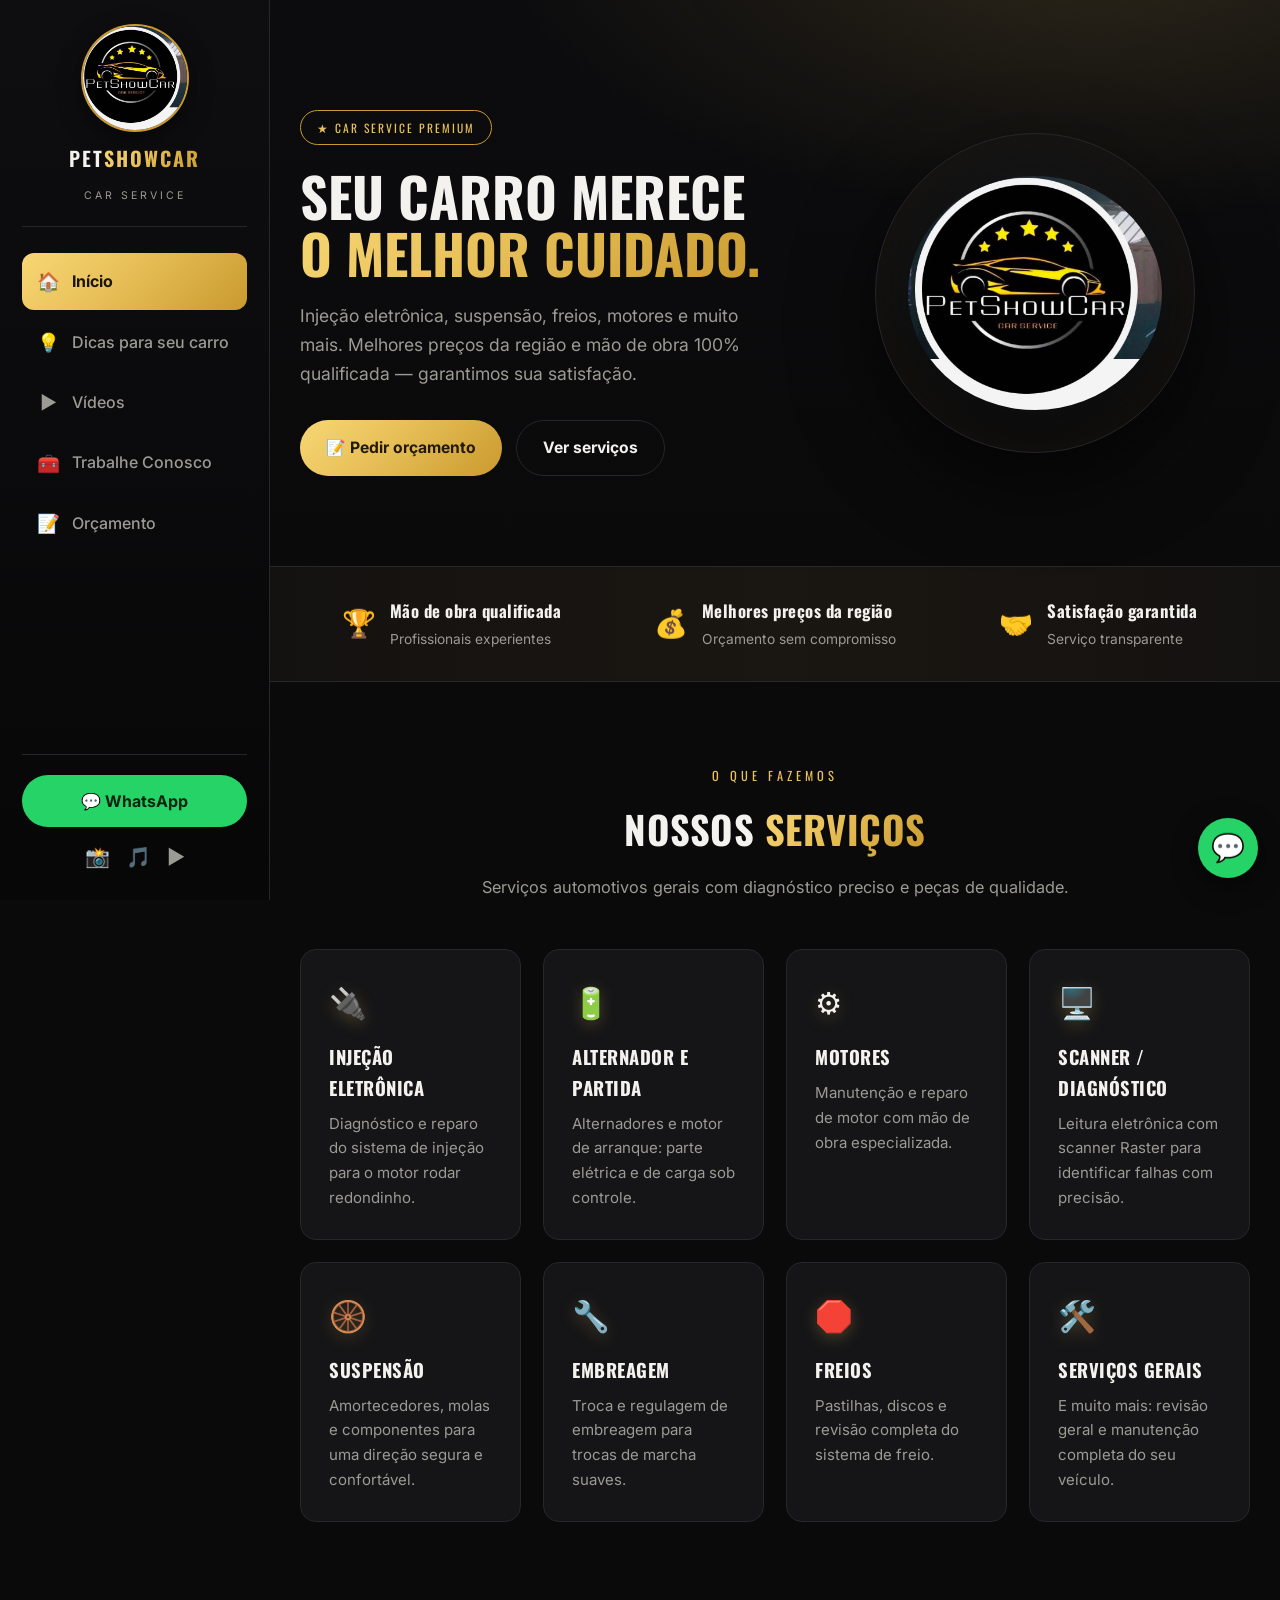
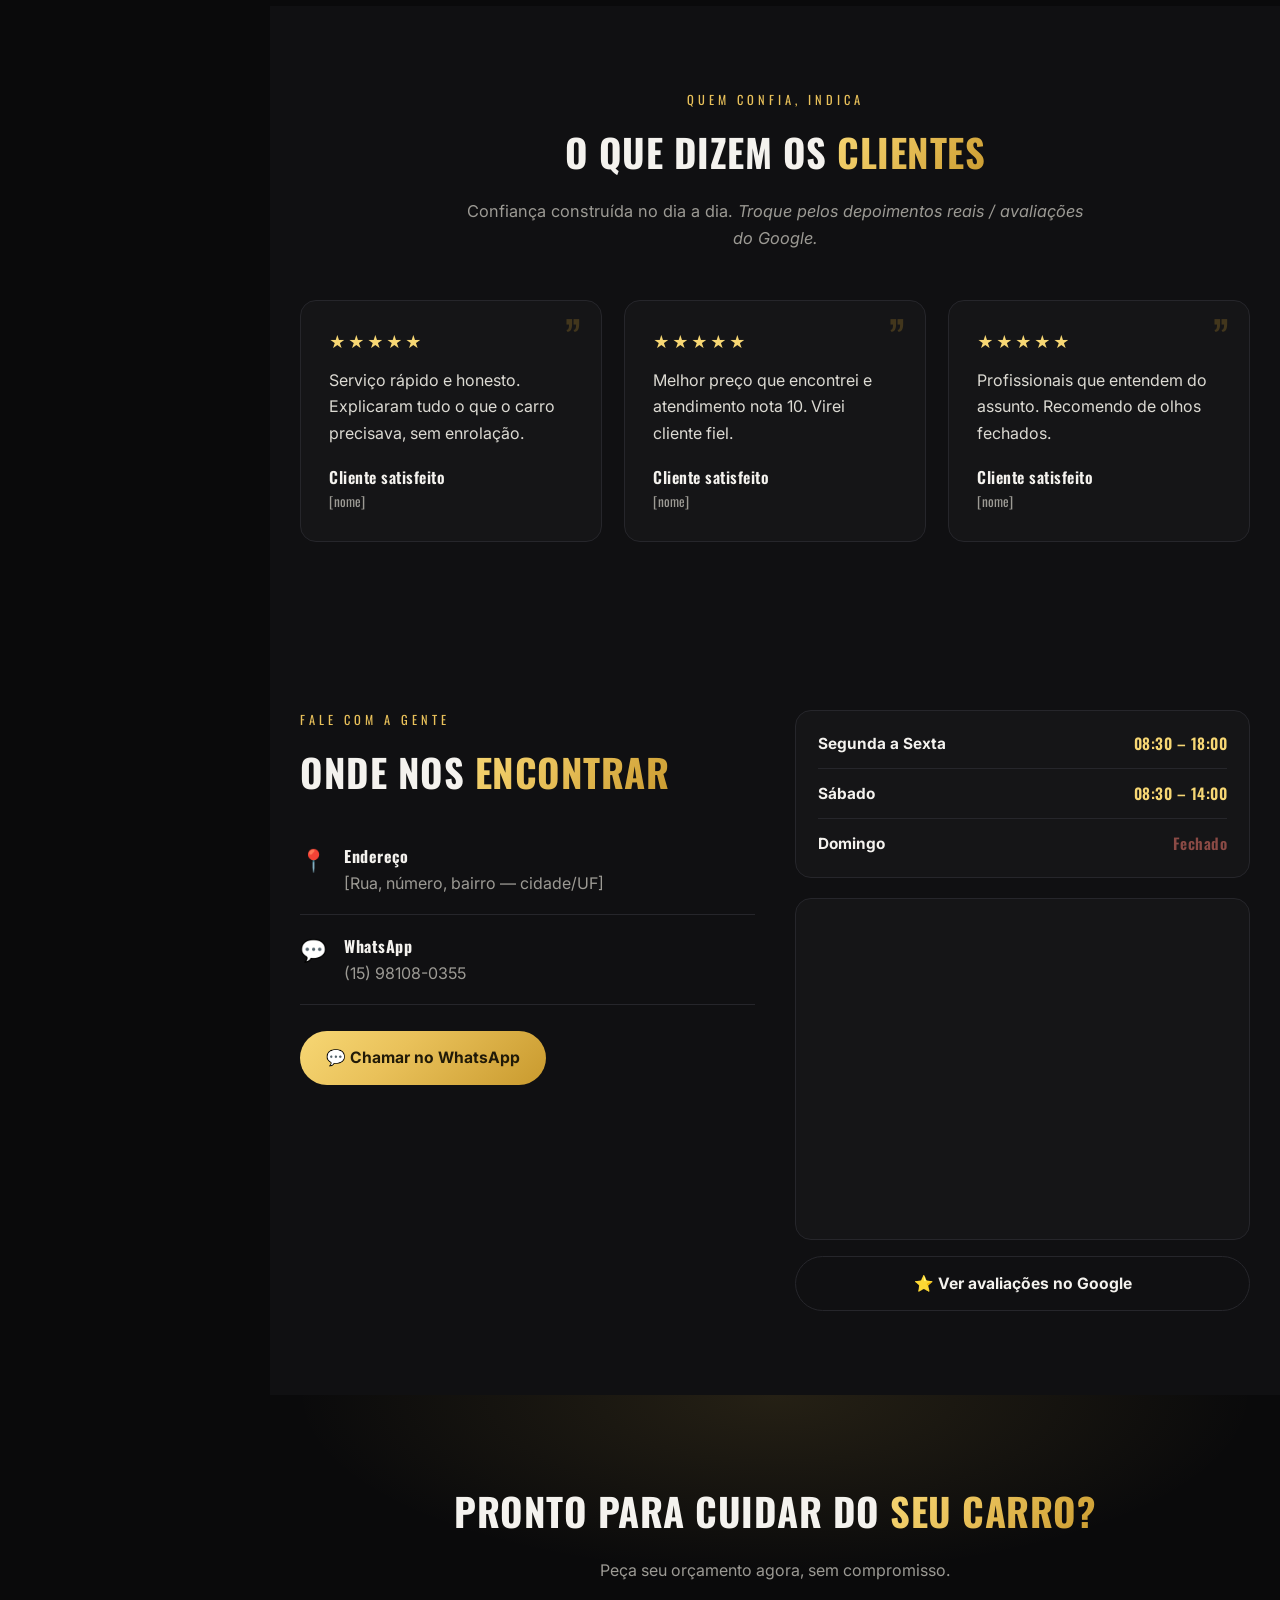
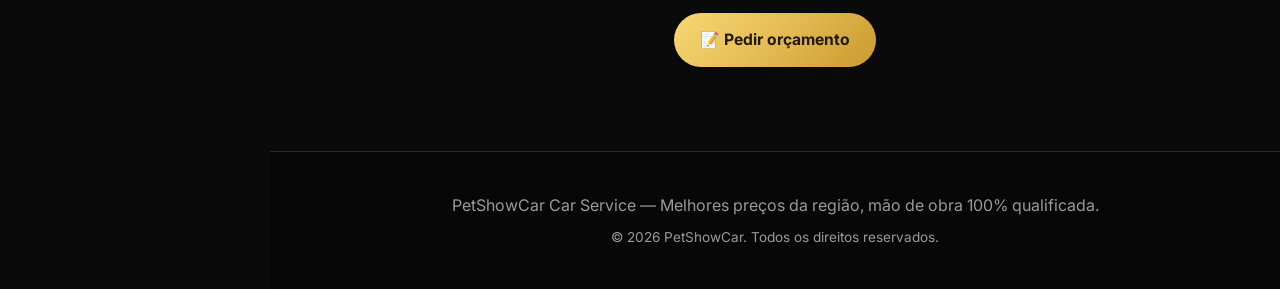
==== index.html @ 0c073a87 "varias atualizações coloquei informações do google maps, mudei o jeito que era dicas para os caroos " ====
<!DOCTYPE html>
<html lang="pt-BR">
<head>
<meta charset="UTF-8">
<meta name="viewport" content="width=device-width, initial-scale=1.0">
<title>PetShowCar — Oficina Mecânica Premium</title>
<meta name="description" content="PetShowCar Car Service: injeção eletrônica, suspensão, freios, motores e mais. Melhores preços da região e mão de obra 100% qualificada.">
<link rel="icon" href="fotos/logo.jpg">
<link rel="preconnect" href="https://fonts.googleapis.com">
<link rel="preconnect" href="https://fonts.gstatic.com" crossorigin>
<link href="https://fonts.googleapis.com/css2?family=Oswald:wght@400;500;600;700&family=Inter:wght@400;500;600;700&display=swap" rel="stylesheet">
<link rel="stylesheet" href="assets/style.css">
</head>
<body>

<!-- ======= SIDEBAR ======= -->
<aside class="sidebar">
  <div class="side-brand">
    <img src="fotos/logo.jpg" alt="Logo PetShowCar">
    <div class="name">PET<b>SHOWCAR</b></div>
    <small>Car Service</small>
  </div>
  <nav class="side-nav">
    <a class="active" href="index.html"><span class="ic">🏠</span> Início</a>
    <a href="dicas.html"><span class="ic">💡</span> Dicas para seu carro</a>
    <a href="videos.html"><span class="ic">▶️</span> Vídeos</a>
    <a href="trabalhe-conosco.html"><span class="ic">🧰</span> Trabalhe Conosco</a>
    <a href="orcamento.html"><span class="ic">📝</span> Orçamento</a>
  </nav>
  <div class="side-foot">
    <a class="side-wpp" data-wpp data-msg="Olá! Vim pelo site e quero um orçamento.">💬 WhatsApp</a>
    <div class="side-social">
      <a href="https://www.instagram.com/petshowcar/" target="_blank" title="Instagram">📸</a>
      <a href="https://www.tiktok.com/@petshowcar" target="_blank" title="TikTok">🎵</a>
      <a href="https://www.youtube.com/channel/UCSHwjOTjkbg80PvMPB7cNIg" target="_blank" title="YouTube">▶️</a>
    </div>
  </div>
</aside>

<!-- ======= TOPBAR (mobile) ======= -->
<div class="topbar">
  <div class="tb-brand"><img src="fotos/logo.jpg" alt="PetShowCar">PET<b>SHOWCAR</b></div>
  <button class="menu-btn" id="menuBtn" aria-label="Abrir menu"><span></span><span></span><span></span></button>
</div>
<div class="overlay" id="overlay"></div>

<!-- ======= CONTEÚDO ======= -->
<main class="main">

  <!-- HERO -->
  <section class="hero">
    <div class="container">
      <div>
        <span class="tag">★ Car Service Premium</span>
        <h1>Seu carro merece<br><span class="g">o melhor cuidado.</span></h1>
        <p>Injeção eletrônica, suspensão, freios, motores e muito mais. Melhores preços da região e mão de obra 100% qualificada — garantimos sua satisfação.</p>
        <div class="hero-cta">
          <a class="btn btn-gold" href="orcamento.html">📝 Pedir orçamento</a>
          <a class="btn btn-ghost" href="#servicos">Ver serviços</a>
        </div>
      </div>
      <div class="hero-visual">
        <div class="badge-logo"><img src="fotos/logo.jpg" alt="PetShowCar"></div>
      </div>
    </div>
  </section>

  <!-- FAIXA DESTAQUES -->
  <div class="strip">
    <div class="container">
      <div class="hl"><span class="ic">🏆</span><div><b>Mão de obra qualificada</b><span>Profissionais experientes</span></div></div>
      <div class="hl"><span class="ic">💰</span><div><b>Melhores preços da região</b><span>Orçamento sem compromisso</span></div></div>
      <div class="hl"><span class="ic">🤝</span><div><b>Satisfação garantida</b><span>Serviço transparente</span></div></div>
    </div>
  </div>

  <!-- SERVIÇOS -->
  <section id="servicos">
    <div class="container">
      <span class="eyebrow">O que fazemos</span>
      <h2>Nossos <span class="g">serviços</span></h2>
      <p class="sub">Serviços automotivos gerais com diagnóstico preciso e peças de qualidade.</p>
      <div class="grid grid-4">
        <div class="card"><div class="ic">🔌</div><h3>Injeção eletrônica</h3><p>Diagnóstico e reparo do sistema de injeção para o motor rodar redondinho.</p></div>
        <div class="card"><div class="ic">🔋</div><h3>Alternador e partida</h3><p>Alternadores e motor de arranque: parte elétrica e de carga sob controle.</p></div>
        <div class="card"><div class="ic">⚙️</div><h3>Motores</h3><p>Manutenção e reparo de motor com mão de obra especializada.</p></div>
        <div class="card"><div class="ic">🖥️</div><h3>Scanner / diagnóstico</h3><p>Leitura eletrônica com scanner Raster para identificar falhas com precisão.</p></div>
        <div class="card"><div class="ic">🛞</div><h3>Suspensão</h3><p>Amortecedores, molas e componentes para uma direção segura e confortável.</p></div>
        <div class="card"><div class="ic">🔧</div><h3>Embreagem</h3><p>Troca e regulagem de embreagem para trocas de marcha suaves.</p></div>
        <div class="card"><div class="ic">🛑</div><h3>Freios</h3><p>Pastilhas, discos e revisão completa do sistema de freio.</p></div>
        <div class="card"><div class="ic">🛠️</div><h3>Serviços gerais</h3><p>E muito mais: revisão geral e manutenção completa do seu veículo.</p></div>
      </div>
    </div>
  </section>

  <!-- DEPOIMENTOS -->
  <section id="depoimentos" style="background:var(--bg2)">
    <div class="container">
      <span class="eyebrow">Quem confia, indica</span>
      <h2>O que dizem os <span class="g">clientes</span></h2>
      <p class="sub">Confiança construída no dia a dia. <em>Troque pelos depoimentos reais / avaliações do Google.</em></p>
      <div class="deps">
        <div class="dep"><div class="quote">”</div><div class="stars">★★★★★</div><p>Serviço rápido e honesto. Explicaram tudo o que o carro precisava, sem enrolação.</p><div class="who">Cliente satisfeito<small>[nome]</small></div></div>
        <div class="dep"><div class="quote">”</div><div class="stars">★★★★★</div><p>Melhor preço que encontrei e atendimento nota 10. Virei cliente fiel.</p><div class="who">Cliente satisfeito<small>[nome]</small></div></div>
        <div class="dep"><div class="quote">”</div><div class="stars">★★★★★</div><p>Profissionais que entendem do assunto. Recomendo de olhos fechados.</p><div class="who">Cliente satisfeito<small>[nome]</small></div></div>
      </div>
    </div>
  </section>

  <!-- CONTATO / HORÁRIO -->
  <section id="contato" class="contact">
    <div class="container">
      <div>
        <span class="eyebrow" style="text-align:left">Fale com a gente</span>
        <h2>Onde nos <span class="g">encontrar</span></h2>
        <ul class="info">
          <li><span class="ic">📍</span><div><b>Endereço</b><span>[Rua, número, bairro — cidade/UF]</span></div></li>
          <li><span class="ic">💬</span><div><b>WhatsApp</b><span>(15) 98108-0355</span></div></li>
        </ul>
        <a class="btn btn-gold" style="margin-top:26px" data-wpp data-msg="Olá! Quero agendar um serviço.">💬 Chamar no WhatsApp</a>
      </div>
      <div>
        <div class="hours">
          <div class="row"><b>Segunda a Sexta</b><span>08:30 – 18:00</span></div>
          <div class="row"><b>Sábado</b><span>08:30 – 14:00</span></div>
          <div class="row closed"><b>Domingo</b><span>Fechado</span></div>
        </div>
        <div class="map" style="padding:0">
          <iframe src="https://www.google.com/maps?q=Pet%20Show%20Car%20(Vitoria%20regia)&output=embed" loading="lazy" referrerpolicy="no-referrer-when-downgrade" title="Localização PetShowCar no Google Maps"></iframe>
        </div>
        <a class="btn btn-ghost" style="margin-top:16px;width:100%;justify-content:center" href="https://maps.app.goo.gl/ykEiQ9ZKjAvqwp538" target="_blank">⭐ Ver avaliações no Google</a>
      </div>
    </div>
  </section>

  <!-- CTA -->
  <section class="cta">
    <div class="container">
      <h2>Pronto para cuidar do <span class="g">seu carro?</span></h2>
      <p>Peça seu orçamento agora, sem compromisso.</p>
      <a class="btn btn-gold" href="orcamento.html">📝 Pedir orçamento</a>
    </div>
  </section>

  <!-- FOOTER -->
  <footer class="foot">
    <p>PetShowCar Car Service — Melhores preços da região, mão de obra 100% qualificada.</p>
    <p class="sm">© 2026 PetShowCar. Todos os direitos reservados.</p>
  </footer>

</main>

<a class="float" data-wpp data-msg="Olá! Vim pelo site e quero um orçamento." aria-label="WhatsApp">💬</a>
<script src="assets/site.js"></script>
</body>
</html>
---- assets/style.css ----
/* =========================================================
   PetShowCar — estilo compartilhado (preto & dourado premium)
   ========================================================= */
:root{
  --bg:#0a0a0b; --bg2:#101012; --card:#151517; --line:#26262b;
  --txt:#f4f2ee; --muted:#9c9a94;
  --gold:#e9c15a; --gold2:#f7d774; --gold-deep:#c99a2e;
  --wpp:#25d366; --radius:16px; --side:270px;
  --gold-grad:linear-gradient(135deg,#f7d774,#e9c15a 40%,#c99a2e);
}
*{margin:0;padding:0;box-sizing:border-box}
html{scroll-behavior:smooth}
body{background:var(--bg);color:var(--txt);font-family:'Inter',system-ui,Arial,sans-serif;line-height:1.65;overflow-x:hidden}
a{color:inherit;text-decoration:none}
img{max-width:100%;display:block}
em{color:var(--muted)}

/* ================= SIDEBAR ================= */
.sidebar{position:fixed;top:0;left:0;width:var(--side);height:100vh;
  background:linear-gradient(180deg,#0e0e10,#070708);
  border-right:1px solid var(--line);display:flex;flex-direction:column;
  padding:26px 22px;z-index:60;transition:transform .3s ease}
.side-brand{display:flex;flex-direction:column;align-items:center;gap:12px;text-align:center;padding-bottom:22px;border-bottom:1px solid var(--line)}
.side-brand img{width:104px;height:104px;border-radius:50%;object-fit:cover;box-shadow:0 0 0 2px var(--gold-deep),0 8px 24px rgba(0,0,0,.5)}
.side-brand .name{font-family:'Oswald',sans-serif;font-weight:600;font-size:1.25rem;letter-spacing:2px}
.side-brand .name b{background:var(--gold-grad);-webkit-background-clip:text;background-clip:text;-webkit-text-fill-color:transparent}
.side-brand small{color:var(--muted);letter-spacing:3px;font-size:.66rem;text-transform:uppercase}

.side-nav{display:flex;flex-direction:column;gap:4px;margin-top:26px;flex:1}
.side-nav a{display:flex;align-items:center;gap:13px;padding:13px 15px;border-radius:12px;color:var(--muted);font-weight:500;transition:.2s;position:relative}
.side-nav a .ic{font-size:1.15rem;width:22px;text-align:center}
.side-nav a:hover{background:#17161a;color:var(--txt)}
.side-nav a.active{color:#1a1405;background:var(--gold-grad);font-weight:700}
.side-nav a.active .ic{filter:none}

.side-foot{display:flex;flex-direction:column;gap:14px;padding-top:20px;border-top:1px solid var(--line)}
.side-wpp{display:flex;align-items:center;justify-content:center;gap:9px;background:var(--wpp);color:#04240f;font-weight:700;padding:13px;border-radius:44px;transition:.2s}
.side-wpp:hover{transform:translateY(-2px);box-shadow:0 8px 20px rgba(37,211,102,.3)}
.side-social{display:flex;justify-content:center;gap:16px}
.side-social a{color:var(--muted);font-size:1.25rem;transition:.2s}
.side-social a:hover{color:var(--gold);transform:translateY(-2px)}

/* ============= TOPBAR (mobile) ============= */
.topbar{display:none;position:sticky;top:0;z-index:55;align-items:center;justify-content:space-between;
  height:64px;padding:0 18px;background:rgba(10,10,11,.9);backdrop-filter:blur(10px);border-bottom:1px solid var(--line)}
.topbar .tb-brand{display:flex;align-items:center;gap:10px;font-family:'Oswald';letter-spacing:1px;font-weight:600}
.topbar .tb-brand img{width:38px;height:38px;border-radius:50%;box-shadow:0 0 0 1px var(--gold-deep)}
.topbar .tb-brand b{background:var(--gold-grad);-webkit-background-clip:text;background-clip:text;-webkit-text-fill-color:transparent}
.menu-btn{display:flex;flex-direction:column;gap:5px;background:none;border:0;cursor:pointer;padding:8px}
.menu-btn span{width:26px;height:2px;background:var(--gold);border-radius:2px;transition:.25s}
.overlay{display:none;position:fixed;inset:0;background:rgba(0,0,0,.55);z-index:58}

/* ================= MAIN ================= */
.main{margin-left:var(--side);min-height:100vh}
.container{max-width:1080px;margin:0 auto;padding:0 30px}
section{padding:clamp(52px,8vw,84px) 0}
h1,h2,h3{font-family:'Oswald',sans-serif;text-transform:uppercase}
h2{font-size:clamp(1.7rem,4.5vw,2.4rem);font-weight:700;letter-spacing:.5px;text-align:center}
h2 .g,.g{background:var(--gold-grad);-webkit-background-clip:text;background-clip:text;-webkit-text-fill-color:transparent}
.eyebrow{display:block;text-align:center;color:var(--gold);font-family:'Oswald',sans-serif;letter-spacing:4px;font-size:.78rem;text-transform:uppercase;margin-bottom:10px}
.sub{text-align:center;color:var(--muted);max-width:640px;margin:14px auto 48px;font-size:1.02rem}

.btn{display:inline-flex;align-items:center;gap:9px;font-weight:700;padding:14px 26px;border-radius:44px;transition:.25s;font-size:.98rem;border:0;cursor:pointer;font-family:'Inter',sans-serif}
.btn-wpp{background:var(--wpp);color:#04240f}
.btn-wpp:hover{transform:translateY(-2px);box-shadow:0 10px 26px rgba(37,211,102,.32)}
.btn-gold{background:var(--gold-grad);color:#211a08}
.btn-gold:hover{transform:translateY(-2px);box-shadow:0 10px 26px rgba(233,193,90,.32)}
.btn-ghost{border:1px solid var(--line);color:var(--txt);background:none}
.btn-ghost:hover{border-color:var(--gold);color:var(--gold)}

/* ============= PAGE HEADER (interno) ============= */
.page-head{padding:clamp(60px,9vw,96px) 0 0;
  background:radial-gradient(900px 380px at 80% -20%,rgba(233,193,90,.13),transparent 60%),linear-gradient(180deg,#0c0c0e,var(--bg))}
.page-head h1{font-size:clamp(2rem,6vw,3rem);text-align:center}
.page-head p{color:var(--muted);text-align:center;max-width:620px;margin:16px auto 0}

/* ================= HERO (Início) ================= */
.hero{position:relative;padding:clamp(70px,9vw,110px) 0 clamp(56px,8vw,90px);
  background:radial-gradient(1000px 480px at 82% -12%,rgba(233,193,90,.15),transparent 60%),linear-gradient(180deg,#0c0c0e,var(--bg))}
.hero .container{display:grid;grid-template-columns:1.05fr .95fr;gap:44px;align-items:center}
.tag{display:inline-flex;align-items:center;gap:8px;border:1px solid var(--gold-deep);color:var(--gold);font-family:'Oswald';letter-spacing:2px;font-size:.72rem;padding:7px 16px;border-radius:30px;margin-bottom:22px;text-transform:uppercase}
.hero h1{font-size:clamp(2.1rem,6vw,3.4rem);line-height:1.05;margin-bottom:20px}
.hero p{color:var(--muted);font-size:1.1rem;margin-bottom:32px;max-width:520px}
.hero-cta{display:flex;gap:14px;flex-wrap:wrap}
.hero-visual{display:flex;justify-content:center}
.badge-logo{position:relative;width:320px;max-width:100%;aspect-ratio:1;border-radius:50%;
  background:radial-gradient(circle at 50% 40%,#1c1c1f,#0a0a0b 72%);border:1px solid var(--line);
  display:flex;align-items:center;justify-content:center;box-shadow:0 30px 80px rgba(0,0,0,.6),inset 0 0 60px rgba(233,193,90,.06)}
.badge-logo img{width:80%;border-radius:50%}
@media(max-width:820px){.hero .container{grid-template-columns:1fr;text-align:center}.hero p{margin-left:auto;margin-right:auto}.hero-cta{justify-content:center}.badge-logo{width:240px}}

/* ============= FAIXA DESTAQUES ============= */
.strip{background:linear-gradient(90deg,#141210,#1a1712,#141210);border-top:1px solid var(--line);border-bottom:1px solid var(--line)}
.strip .container{display:grid;grid-template-columns:repeat(3,1fr);gap:20px;padding-top:30px;padding-bottom:30px}
.hl{display:flex;align-items:center;gap:14px;justify-content:center}
.hl .ic{font-size:1.7rem}
.hl b{font-family:'Oswald';letter-spacing:.5px;display:block;font-size:1.05rem}
.hl span{color:var(--muted);font-size:.86rem}
@media(max-width:720px){.strip .container{grid-template-columns:1fr;gap:16px}}

/* ================= CARDS (serviços/dicas) ================= */
.grid{display:grid;gap:22px}
.grid-4{grid-template-columns:repeat(4,1fr)}
.grid-3{grid-template-columns:repeat(3,1fr)}
.grid-2{grid-template-columns:repeat(2,1fr)}
.card{position:relative;background:var(--card);border:1px solid var(--line);border-radius:var(--radius);padding:28px;transition:.28s;overflow:hidden}
.card::after{content:"";position:absolute;left:0;top:0;height:3px;width:100%;background:var(--gold-grad);opacity:0;transition:.28s}
.card:hover{transform:translateY(-6px);border-color:var(--gold-deep)}
.card:hover::after{opacity:1}
.card .ic{font-size:1.9rem;margin-bottom:14px;filter:drop-shadow(0 4px 8px rgba(233,193,90,.25))}
.card h3{font-size:1.16rem;letter-spacing:.5px;margin-bottom:8px}
.card p{color:var(--muted);font-size:.94rem}
.card .num{font-family:'Oswald';font-size:2.2rem;font-weight:700;line-height:1;margin-bottom:10px}
@media(max-width:980px){.grid-4{grid-template-columns:1fr 1fr}}
@media(max-width:820px){.grid-3{grid-template-columns:1fr 1fr}}
@media(max-width:640px){.grid-4,.grid-3,.grid-2{grid-template-columns:1fr}}

/* ============= DICAS (layout alternado premium) ============= */
.tips-list{display:flex;flex-direction:column;gap:clamp(26px,4vw,40px)}
.tip-row{position:relative;display:grid;grid-template-columns:1fr 1fr;gap:clamp(26px,4vw,52px);align-items:center;
  background:linear-gradient(180deg,#151517,#101012);border:1px solid var(--line);border-radius:20px;
  padding:clamp(22px,3.2vw,42px);overflow:hidden;transition:transform .3s ease,border-color .3s ease,box-shadow .3s ease}
.tip-row::after{content:"";position:absolute;left:0;top:0;height:3px;width:100%;background:var(--gold-grad);transform:scaleX(0);transform-origin:left;transition:transform .35s ease}
.tip-row::before{content:"";position:absolute;inset:0;border-radius:20px;background:radial-gradient(600px 200px at 80% 0,rgba(233,193,90,.10),transparent 60%);opacity:0;transition:opacity .35s ease;pointer-events:none}
.tip-row:hover{transform:translateY(-6px);border-color:var(--gold-deep);box-shadow:0 30px 70px rgba(0,0,0,.55)}
.tip-row:hover::after{transform:scaleX(1)}
.tip-row:hover::before{opacity:1}
.tip-row:nth-child(even) .tip-media{order:2}
.tip-media{position:relative}
.tip-img{aspect-ratio:4/3;border-radius:14px;overflow:hidden;border:1px solid var(--line);
  background:radial-gradient(circle at 50% 35%,#1c1c1f,#0c0c0e);
  display:flex;flex-direction:column;align-items:center;justify-content:center;gap:12px;color:var(--muted);text-align:center;padding:24px;
  box-shadow:0 18px 44px rgba(0,0,0,.4);transition:border-color .3s ease}
.tip-img img{width:100%;height:100%;object-fit:cover;transition:transform .4s ease}
.tip-row:hover .tip-img{border-color:var(--gold-deep)}
.tip-row:hover .tip-img img{transform:scale(1.06)}
.tip-img .ph-ic{font-size:2.6rem;filter:drop-shadow(0 6px 12px rgba(233,193,90,.25))}
.tip-img small{font-size:.78rem;max-width:220px}
.tip-media .step{position:absolute;top:-14px;left:-14px;width:58px;height:58px;border-radius:50%;
  background:var(--gold-grad);color:#1a1405;font-family:'Oswald';font-weight:700;font-size:1.35rem;
  display:flex;align-items:center;justify-content:center;box-shadow:0 8px 22px rgba(0,0,0,.45);z-index:2;transition:transform .3s ease}
.tip-row:hover .step{transform:scale(1.08)}
.tip-text{position:relative;z-index:1}
.tip-text .eyebrow{text-align:left;margin-bottom:8px}
.tip-text h3{font-size:clamp(1.3rem,3vw,1.7rem);letter-spacing:.5px;margin-bottom:14px}
.tip-text p{color:var(--muted);font-size:1.02rem}
@media(max-width:760px){
  .tip-row{grid-template-columns:1fr;gap:22px}
  .tip-row:nth-child(even) .tip-media{order:0}
  .tip-media .step{width:48px;height:48px;font-size:1.15rem;top:-10px;left:-10px}
}

/* ================= VÍDEOS ================= */
.videos{display:grid;grid-template-columns:repeat(2,1fr);gap:24px}
.video-embed{position:relative;aspect-ratio:16/9;border:1px solid var(--line);border-radius:var(--radius);overflow:hidden;background:var(--card)}
.video-embed iframe{width:100%;height:100%;border:0;display:block}
.video-ph{aspect-ratio:16/9;background:radial-gradient(circle at 50% 35%,#1a1a1d,#0c0c0e);border:1px solid var(--line);border-radius:var(--radius);display:flex;flex-direction:column;align-items:center;justify-content:center;gap:12px;color:var(--muted);text-align:center;padding:20px;transition:.25s}
.video-ph:hover{border-color:var(--gold-deep);transform:translateY(-4px)}
.video-ph .play{width:60px;height:60px;border-radius:50%;background:var(--gold-grad);display:flex;align-items:center;justify-content:center;font-size:1.4rem;color:#1a1405}
.social-row{display:flex;justify-content:center;gap:14px;margin-top:38px;flex-wrap:wrap}
.schip{display:inline-flex;align-items:center;gap:8px;background:var(--card);border:1px solid var(--line);padding:11px 20px;border-radius:44px;font-weight:600;transition:.22s}
.schip:hover{border-color:var(--gold);color:var(--gold)}
@media(max-width:720px){.videos{grid-template-columns:1fr}}

/* ================= DEPOIMENTOS ================= */
.deps{display:grid;grid-template-columns:repeat(3,1fr);gap:22px}
.dep{background:var(--card);border:1px solid var(--line);border-radius:var(--radius);padding:28px;position:relative}
.dep .quote{position:absolute;top:12px;right:20px;font-family:'Oswald';font-size:3rem;color:var(--gold-deep);opacity:.25;line-height:1}
.dep .stars{color:var(--gold2);margin-bottom:12px;letter-spacing:2px}
.dep p{color:#dcdad3;margin-bottom:18px}
.dep .who{font-family:'Oswald';letter-spacing:.5px;font-weight:600}
.dep .who small{display:block;color:var(--muted);font-weight:400;letter-spacing:0}
@media(max-width:820px){.deps{grid-template-columns:1fr}}

/* ================= CONTATO / HORÁRIO ================= */
.contact{background:var(--bg2)}
.contact .container{display:grid;grid-template-columns:1fr 1fr;gap:40px;align-items:start}
.contact h2{text-align:left}
.info{margin-top:22px}
.info li{list-style:none;display:flex;gap:16px;padding:18px 0;border-bottom:1px solid var(--line)}
.info .ic{font-size:1.35rem;color:var(--gold);min-width:28px}
.info b{display:block;font-family:'Oswald';letter-spacing:.5px}
.info span{color:var(--muted)}
.hours{background:var(--card);border:1px solid var(--line);border-radius:var(--radius);padding:8px 22px}
.hours .row{display:flex;justify-content:space-between;padding:12px 0;border-bottom:1px solid var(--line);font-size:.96rem}
.hours .row:last-child{border-bottom:0}
.hours .row.closed span{color:#8a4a45}
.hours .row span{color:var(--gold2);font-weight:600;font-family:'Oswald';letter-spacing:.5px}
.map{border:1px solid var(--line);border-radius:var(--radius);overflow:hidden;min-height:340px;background:var(--card);display:flex;align-items:center;justify-content:center;color:var(--muted);text-align:center;padding:24px;margin-top:20px}
.map iframe{width:100%;height:100%;min-height:340px;border:0}
@media(max-width:820px){.contact .container{grid-template-columns:1fr}.contact h2{text-align:center}}

/* ================= FORMULÁRIOS ================= */
.form-wrap{max-width:680px;margin:0 auto;background:var(--card);border:1px solid var(--line);border-radius:var(--radius);padding:clamp(24px,4vw,40px)}
.field{margin-bottom:20px}
.field label{display:block;font-family:'Oswald';letter-spacing:.5px;font-size:.9rem;margin-bottom:8px}
.field label .req{color:var(--gold)}
.field input,.field select,.field textarea{width:100%;background:#0e0e10;border:1px solid var(--line);border-radius:12px;padding:14px 16px;color:var(--txt);font-family:'Inter';font-size:1rem;transition:.2s}
.field input:focus,.field select:focus,.field textarea:focus{outline:none;border-color:var(--gold);box-shadow:0 0 0 3px rgba(233,193,90,.14)}
.field textarea{min-height:130px;resize:vertical}
.field-row{display:grid;grid-template-columns:1fr 1fr;gap:20px}
@media(max-width:600px){.field-row{grid-template-columns:1fr}}
.form-note{color:var(--muted);font-size:.86rem;text-align:center;margin-top:16px}
.form-submit{width:100%;justify-content:center;margin-top:8px}

/* ================= CTA ================= */
.cta{background:radial-gradient(800px 300px at 50% 0,rgba(233,193,90,.12),transparent 60%),var(--bg);text-align:center}
.cta h2{margin-bottom:14px}
.cta p{color:var(--muted);max-width:560px;margin:0 auto 30px}

/* ================= FOOTER ================= */
.foot{background:#070708;padding:40px 0;text-align:center;color:var(--muted);border-top:1px solid var(--line)}
.foot .sm{font-size:.85rem;margin-top:8px}

/* ============= FLOAT WHATSAPP ============= */
.float{position:fixed;right:22px;bottom:22px;z-index:70;background:var(--wpp);color:#04240f;width:60px;height:60px;border-radius:50%;display:flex;align-items:center;justify-content:center;font-size:1.7rem;box-shadow:0 8px 24px rgba(0,0,0,.5);animation:pulse 2.4s infinite}
@keyframes pulse{0%{box-shadow:0 0 0 0 rgba(37,211,102,.5)}70%{box-shadow:0 0 0 18px rgba(37,211,102,0)}100%{box-shadow:0 0 0 0 rgba(37,211,102,0)}}

/* ============= RESPONSIVO (sidebar → drawer) ============= */
@media(max-width:980px){
  .sidebar{transform:translateX(-100%);box-shadow:0 0 40px rgba(0,0,0,.6)}
  body.nav-open .sidebar{transform:translateX(0)}
  body.nav-open .overlay{display:block}
  .main{margin-left:0}
  .topbar{display:flex}
}
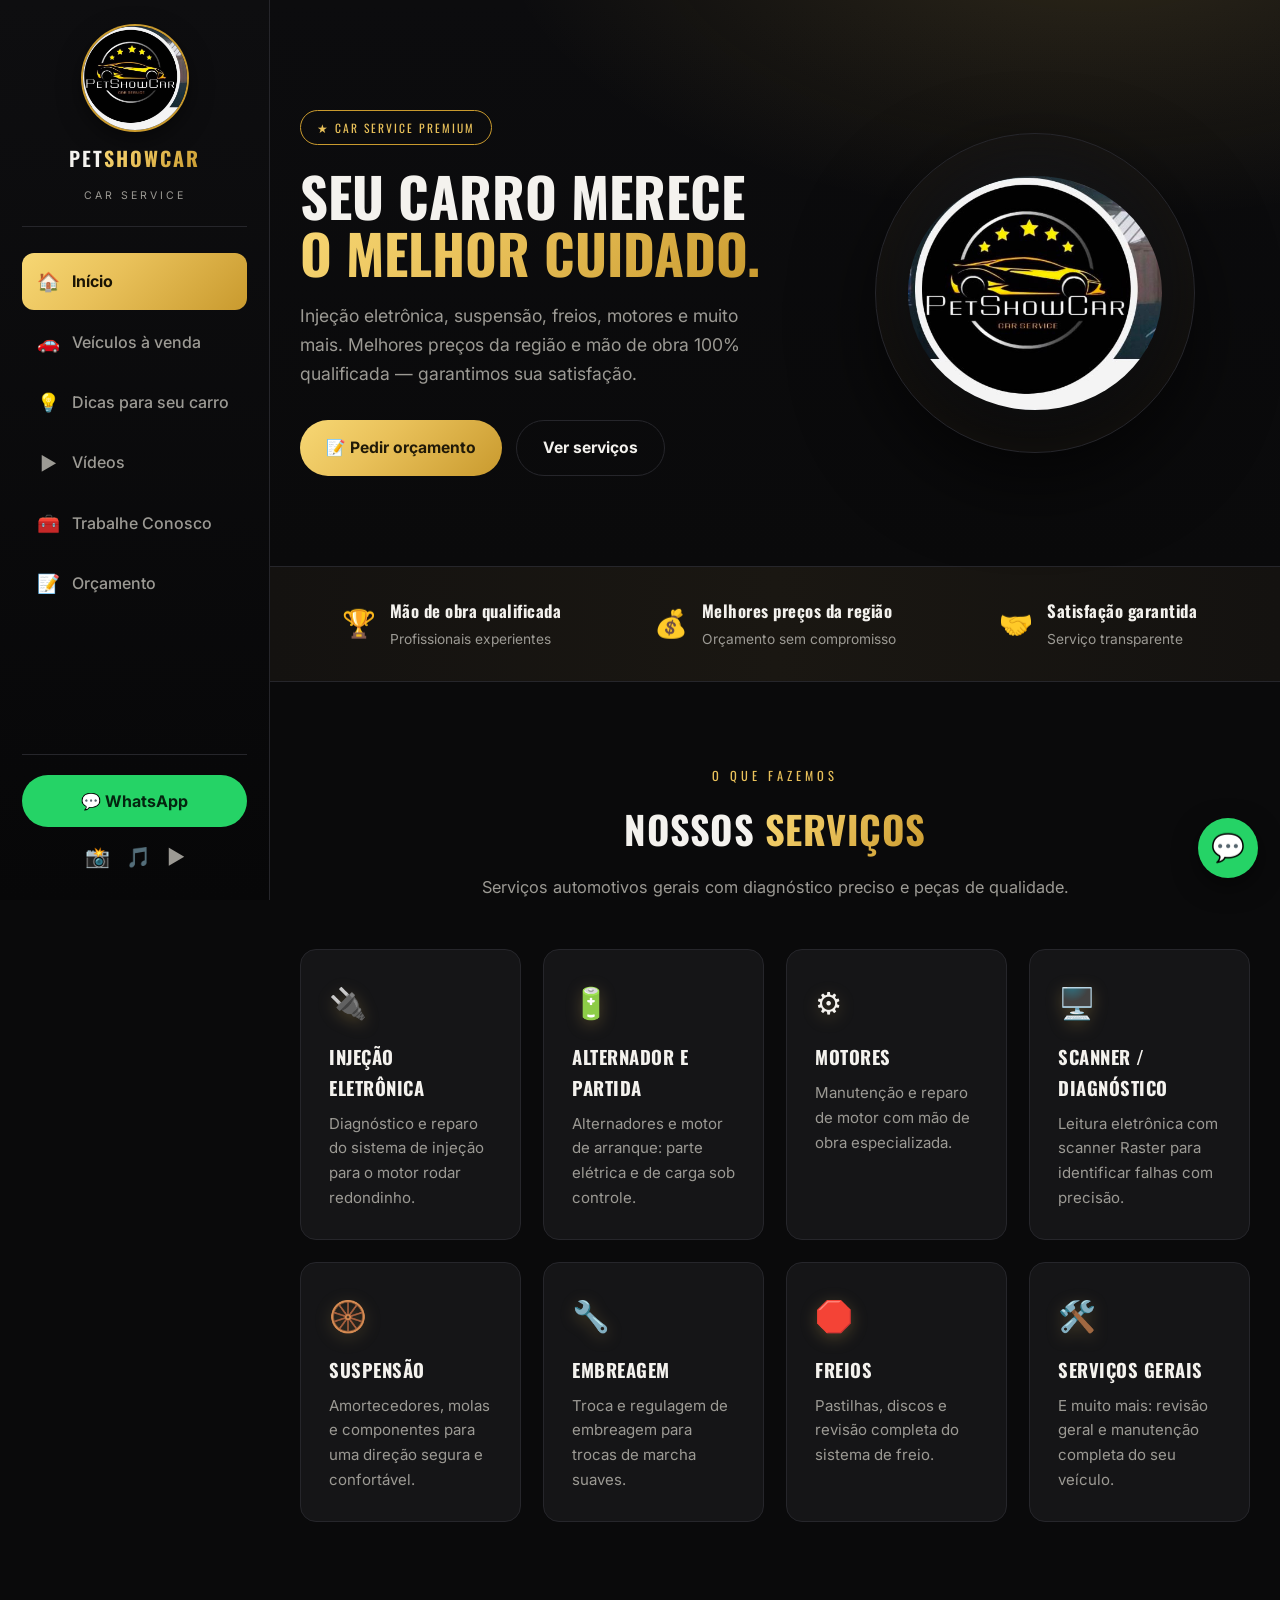
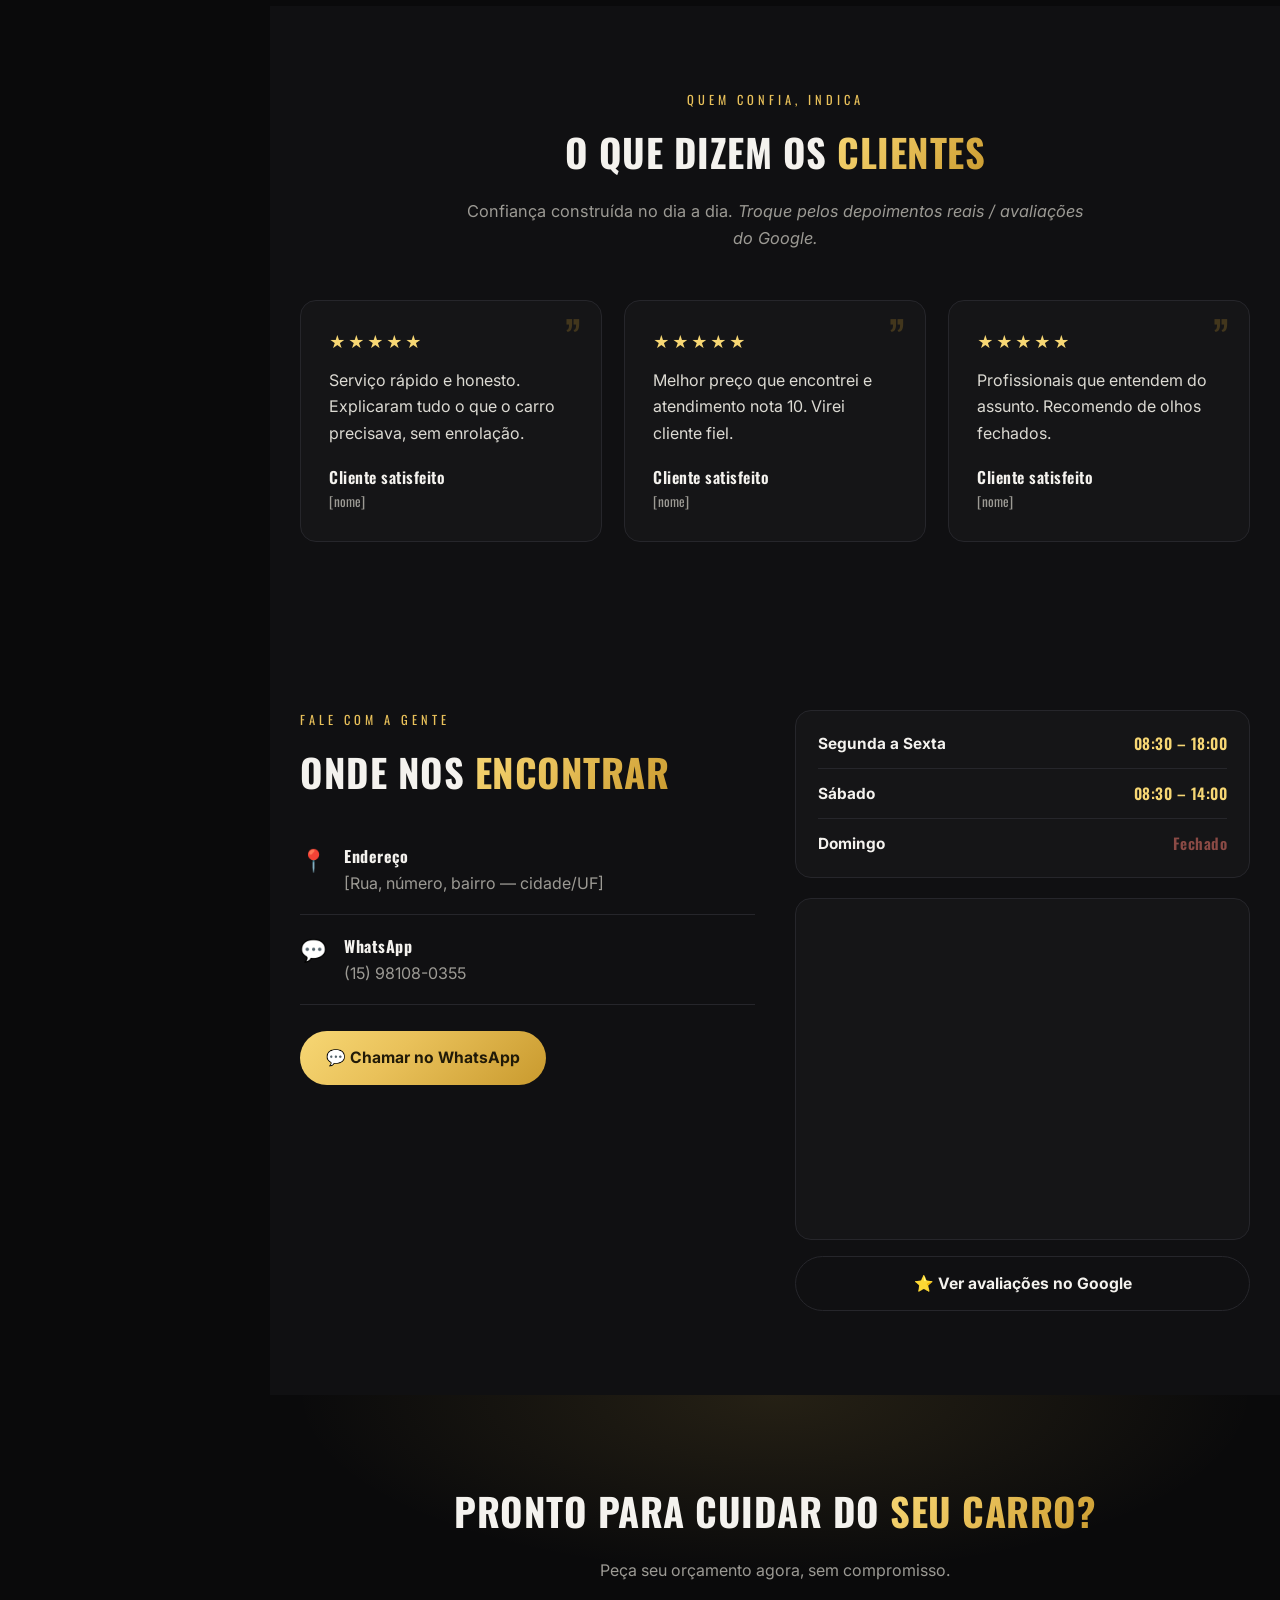
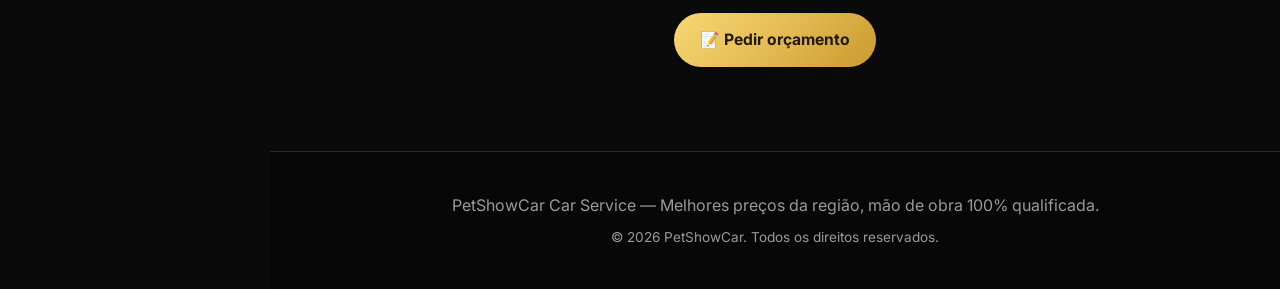
==== commit b68fa785: "adicionando veiculos a venda cliente tem carro parado e quer vender , tive a ideia de colocar uma ab" ====
--- a/index.html
+++ b/index.html
@@ -22,6 +22,7 @@
   </div>
   <nav class="side-nav">
     <a class="active" href="index.html"><span class="ic">🏠</span> Início</a>
+    <a href="veiculos.html"><span class="ic">🚗</span> Veículos à venda</a>
     <a href="dicas.html"><span class="ic">💡</span> Dicas para seu carro</a>
     <a href="videos.html"><span class="ic">▶️</span> Vídeos</a>
     <a href="trabalhe-conosco.html"><span class="ic">🧰</span> Trabalhe Conosco</a>
--- a/assets/style.css
+++ b/assets/style.css
@@ -162,6 +162,102 @@
 .schip:hover{border-color:var(--gold);color:var(--gold)}
 @media(max-width:720px){.videos{grid-template-columns:1fr}}
 
+/* ============= VÍDEOS POR PLATAFORMA (premium) ============= */
+.platform{position:relative;border-bottom:1px solid var(--line);overflow:hidden}
+.platform:last-of-type{border-bottom:0}
+.platform::before{content:"";position:absolute;top:-40px;left:50%;transform:translateX(-50%);
+  width:520px;height:260px;border-radius:50%;filter:blur(60px);opacity:.20;pointer-events:none}
+.platform.yt::before{background:#ff3b30}
+.platform.ig::before{background:linear-gradient(90deg,#f58529,#dd2a7b,#8134af)}
+.platform.tt::before{background:#25f4ee}
+.platform .container{position:relative;z-index:1}
+
+.platform-head{display:flex;flex-direction:column;align-items:center;gap:12px;text-align:center}
+.p-badge{width:66px;height:66px;border-radius:50%;display:flex;align-items:center;justify-content:center;font-size:1.7rem;
+  background:radial-gradient(circle at 50% 38%,#1e1e22,#0b0b0d);position:relative;box-shadow:0 12px 30px rgba(0,0,0,.5)}
+.p-badge::before{content:"";position:absolute;inset:-1px;border-radius:50%;padding:1px;background:var(--gold-grad);
+  -webkit-mask:linear-gradient(#000 0 0) content-box,linear-gradient(#000 0 0);-webkit-mask-composite:xor;mask-composite:exclude}
+.platform-head .eyebrow{margin-bottom:0}
+
+.vgrid-3{display:grid;grid-template-columns:repeat(3,1fr);gap:20px;margin-top:40px}
+.vgrid-3 .video-embed,.vgrid-3 .video-ph{position:relative;transition:transform .28s ease,border-color .28s ease,box-shadow .28s ease}
+.vgrid-3 .video-embed{aspect-ratio:3/2;border-radius:14px;box-shadow:0 16px 40px rgba(0,0,0,.4)}
+.vgrid-3 .video-ph::after{content:"";position:absolute;left:0;top:0;height:3px;width:100%;background:var(--gold-grad);transform:scaleX(0);transform-origin:left;transition:transform .3s ease;z-index:3}
+.vgrid-3 .video-ph:hover{box-shadow:0 22px 50px rgba(0,0,0,.5)}
+.vgrid-3 .video-ph:hover::after{transform:scaleX(1)}
+.vshort{aspect-ratio:9/16}
+.vshort.video-ph .play{width:52px;height:52px;font-size:1.2rem}
+
+/* YouTube: vídeo em destaque + 2 shorts */
+.yt-featured{max-width:720px;margin:40px auto 0}
+.yt-featured .video-embed{aspect-ratio:16/9;border-radius:14px;box-shadow:0 20px 50px rgba(0,0,0,.45)}
+.yt-shorts{display:grid;grid-template-columns:repeat(2,1fr);gap:20px;max-width:520px;margin:22px auto 0}
+.yt-shorts .video-embed{aspect-ratio:9/16;border-radius:14px;box-shadow:0 16px 40px rgba(0,0,0,.4)}
+@media(max-width:480px){.yt-shorts{grid-template-columns:1fr;max-width:300px}}
+
+.ig-embed{width:100%;aspect-ratio:3/2;border:1px solid var(--line);border-radius:14px;overflow:hidden;background:#fff;box-shadow:0 16px 40px rgba(0,0,0,.4)}
+.ig-embed iframe{width:100%;height:100%;border:0;display:block}
+
+.platform-cta{position:relative;text-align:center;margin-top:44px;max-width:620px;margin-left:auto;margin-right:auto;
+  border:1px solid var(--line);border-radius:20px;padding:clamp(26px,4vw,38px);
+  background:linear-gradient(180deg,#151517,#101012);overflow:hidden}
+.platform-cta::before{content:"";position:absolute;inset:0;background:radial-gradient(500px 160px at 50% 0,rgba(233,193,90,.12),transparent 60%);pointer-events:none}
+.platform-cta p{position:relative;color:var(--txt);font-family:'Oswald';letter-spacing:.4px;font-size:1.12rem;margin-bottom:18px}
+@media(max-width:820px){.vgrid-3{grid-template-columns:1fr 1fr}}
+@media(max-width:540px){.vgrid-3{grid-template-columns:1fr;max-width:340px;margin-left:auto;margin-right:auto}}
+
+/* ============= EXPERIÊNCIA DE VÍDEO PREMIUM ============= */
+.vframe{position:relative;border-radius:16px;overflow:hidden;border:1px solid var(--line);background:#000;
+  box-shadow:0 24px 60px rgba(0,0,0,.5);transition:transform .3s ease,border-color .3s ease,box-shadow .3s ease}
+.vframe::after{content:"";position:absolute;left:0;top:0;height:3px;width:100%;background:var(--gold-grad);transform:scaleX(0);transform-origin:left;transition:transform .35s ease;z-index:5}
+.vframe:hover{transform:translateY(-6px);border-color:var(--gold-deep);box-shadow:0 34px 84px rgba(0,0,0,.62)}
+.vframe:hover::after{transform:scaleX(1)}
+.vframe iframe{width:100%;height:100%;border:0;display:block}
+
+.vfacade{position:absolute;inset:0;width:100%;height:100%;border:0;cursor:pointer;padding:0;overflow:hidden;
+  background-size:cover;background-position:center;background-color:#0c0c0e}
+.vfacade::before{content:"";position:absolute;inset:0;background:linear-gradient(180deg,rgba(10,10,11,.2),rgba(10,10,11,.72));transition:.3s}
+.vfacade:hover::before{background:linear-gradient(180deg,rgba(10,10,11,.06),rgba(10,10,11,.58))}
+.vfacade .pbtn{position:absolute;top:50%;left:50%;transform:translate(-50%,-50%);width:70px;height:70px;border-radius:50%;
+  background:var(--gold-grad);color:#1a1405;display:flex;align-items:center;justify-content:center;font-size:1.5rem;
+  box-shadow:0 12px 32px rgba(0,0,0,.55);transition:transform .25s ease;z-index:3}
+.vfacade:hover .pbtn{transform:translate(-50%,-50%) scale(1.12)}
+.vfacade .vlabel{position:absolute;left:0;right:0;bottom:0;z-index:2;color:#fff;font-family:'Oswald';letter-spacing:.5px;
+  padding:16px 18px;font-size:.92rem;display:flex;align-items:center;gap:8px;text-align:left}
+.vfacade .badge-ig{position:absolute;top:22px;left:22px;z-index:3;font-size:1.4rem;opacity:.9}
+
+.vsection{border-bottom:1px solid var(--line)}
+.vsection:last-of-type{border-bottom:0}
+.featured{max-width:880px;margin:44px auto 0}
+.featured .vframe{aspect-ratio:16/9}
+.reels{display:grid;grid-template-columns:repeat(3,1fr);gap:24px;max-width:840px;margin:42px auto 0}
+.reels .vframe{aspect-ratio:9/16}
+@media(max-width:700px){.reels{grid-template-columns:1fr 1fr;max-width:460px}}
+@media(max-width:460px){.reels{grid-template-columns:1fr;max-width:290px}}
+.ig-posts{display:grid;grid-template-columns:repeat(2,1fr);gap:24px;max-width:640px;margin:42px auto 0}
+.ig-posts .vframe{aspect-ratio:4/5}
+@media(max-width:520px){.ig-posts{grid-template-columns:1fr;max-width:360px}}
+
+/* ================= VEÍCULOS À VENDA ================= */
+.car-grid{display:grid;grid-template-columns:repeat(3,1fr);gap:26px;margin-top:10px}
+.car-card{position:relative;background:linear-gradient(180deg,#151517,#101012);border:1px solid var(--line);border-radius:18px;overflow:hidden;transition:transform .28s ease,border-color .28s ease,box-shadow .28s ease}
+.car-card:hover{transform:translateY(-6px);border-color:var(--gold-deep);box-shadow:0 28px 64px rgba(0,0,0,.55)}
+.car-photo{position:relative;aspect-ratio:16/10;overflow:hidden;background:radial-gradient(circle at 50% 35%,#1c1c1f,#0b0b0d);display:flex;flex-direction:column;align-items:center;justify-content:center;gap:10px;color:var(--muted);text-align:center;padding:20px}
+.car-photo img{position:absolute;inset:0;width:100%;height:100%;object-fit:cover;transition:transform .45s ease}
+.car-card:hover .car-photo img{transform:scale(1.06)}
+.car-photo .ph-ic{font-size:2.4rem;filter:drop-shadow(0 6px 12px rgba(233,193,90,.25))}
+.car-photo small{font-size:.78rem}
+.car-tag{position:absolute;top:14px;left:14px;z-index:2;background:var(--gold-grad);color:#1a1405;font-family:'Oswald';font-weight:700;letter-spacing:.5px;padding:5px 13px;border-radius:20px;font-size:.72rem;box-shadow:0 6px 16px rgba(0,0,0,.4)}
+.car-body{padding:22px}
+.car-body h3{font-family:'Oswald';font-size:1.2rem;letter-spacing:.5px;margin-bottom:2px}
+.car-body .car-sub{color:var(--muted);font-size:.9rem}
+.car-specs{display:flex;flex-wrap:wrap;gap:8px 18px;margin:14px 0;color:var(--muted);font-size:.88rem}
+.car-specs span{display:inline-flex;align-items:center;gap:6px}
+.car-price{font-family:'Oswald';font-size:1.5rem;font-weight:700;background:var(--gold-grad);-webkit-background-clip:text;background-clip:text;-webkit-text-fill-color:transparent;margin-bottom:16px}
+.car-card .btn{width:100%;justify-content:center}
+@media(max-width:900px){.car-grid{grid-template-columns:1fr 1fr}}
+@media(max-width:560px){.car-grid{grid-template-columns:1fr}}
+
 /* ================= DEPOIMENTOS ================= */
 .deps{display:grid;grid-template-columns:repeat(3,1fr);gap:22px}
 .dep{background:var(--card);border:1px solid var(--line);border-radius:var(--radius);padding:28px;position:relative}
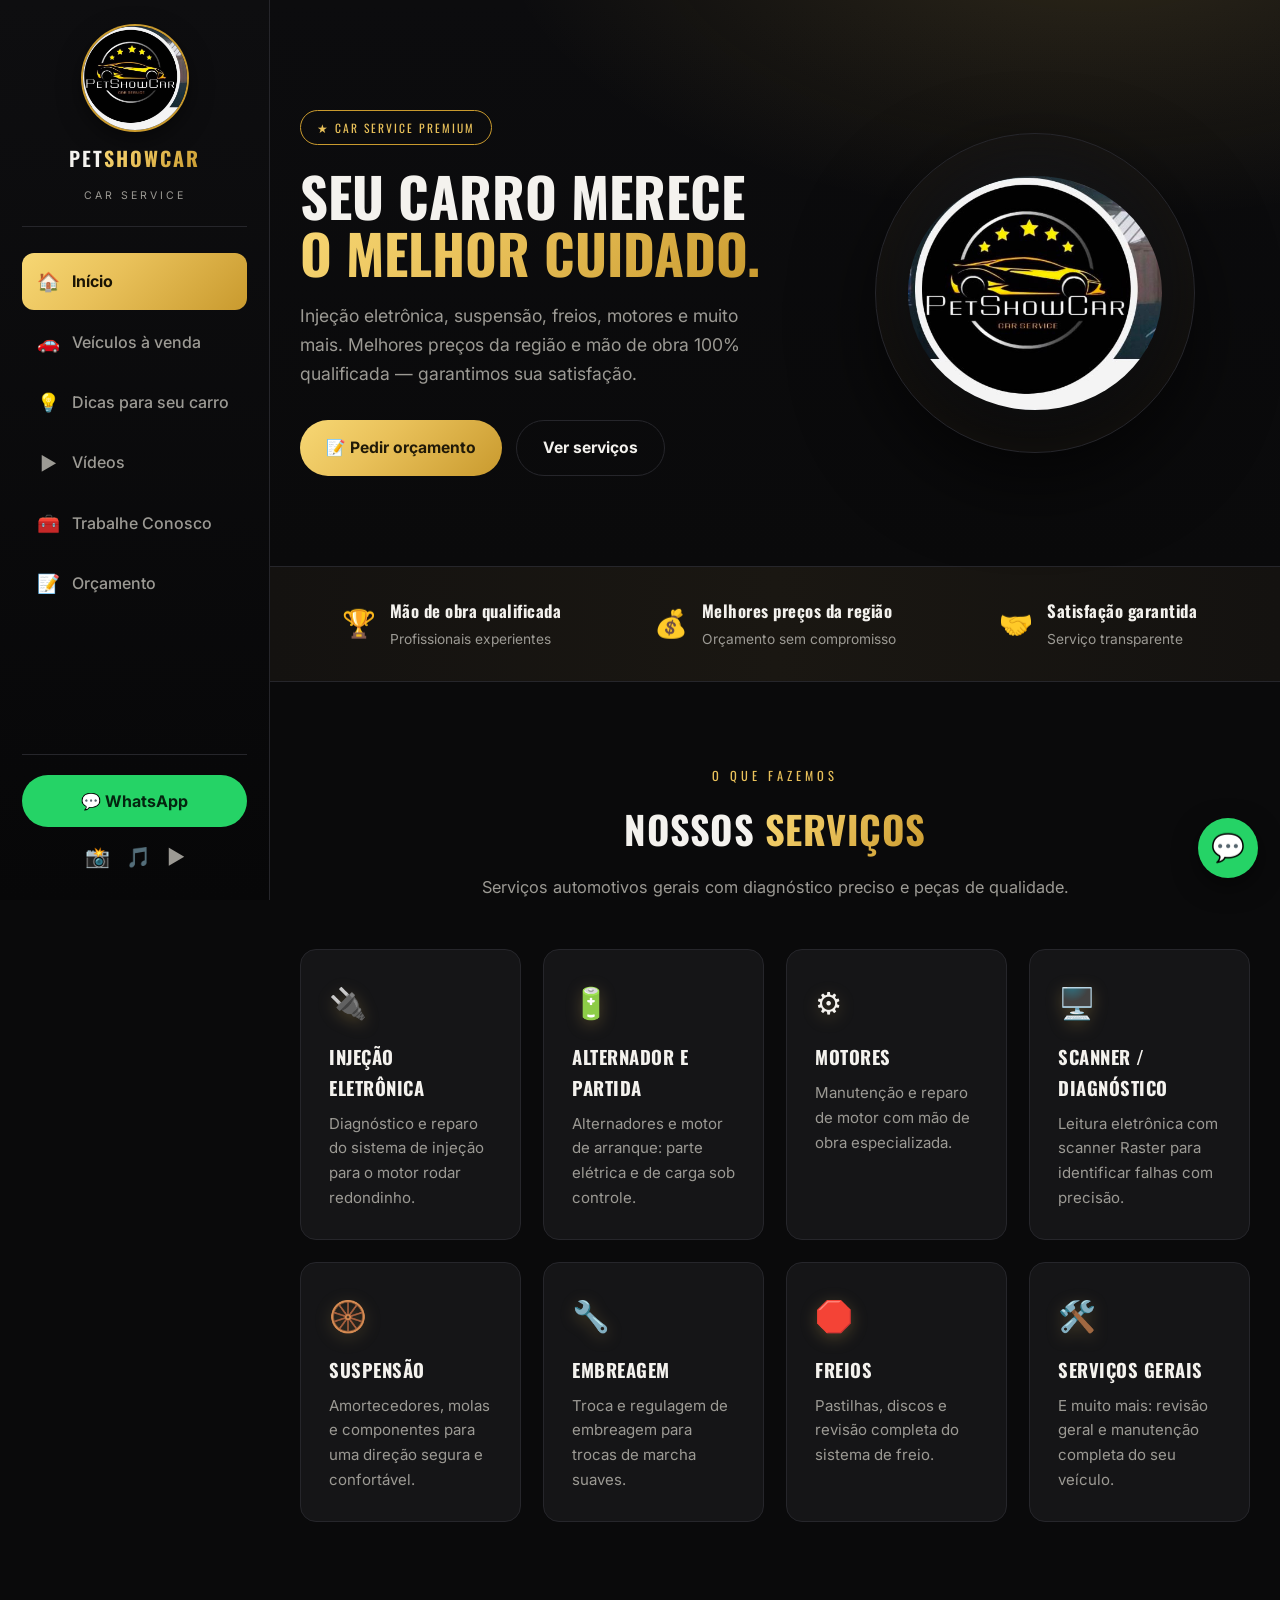
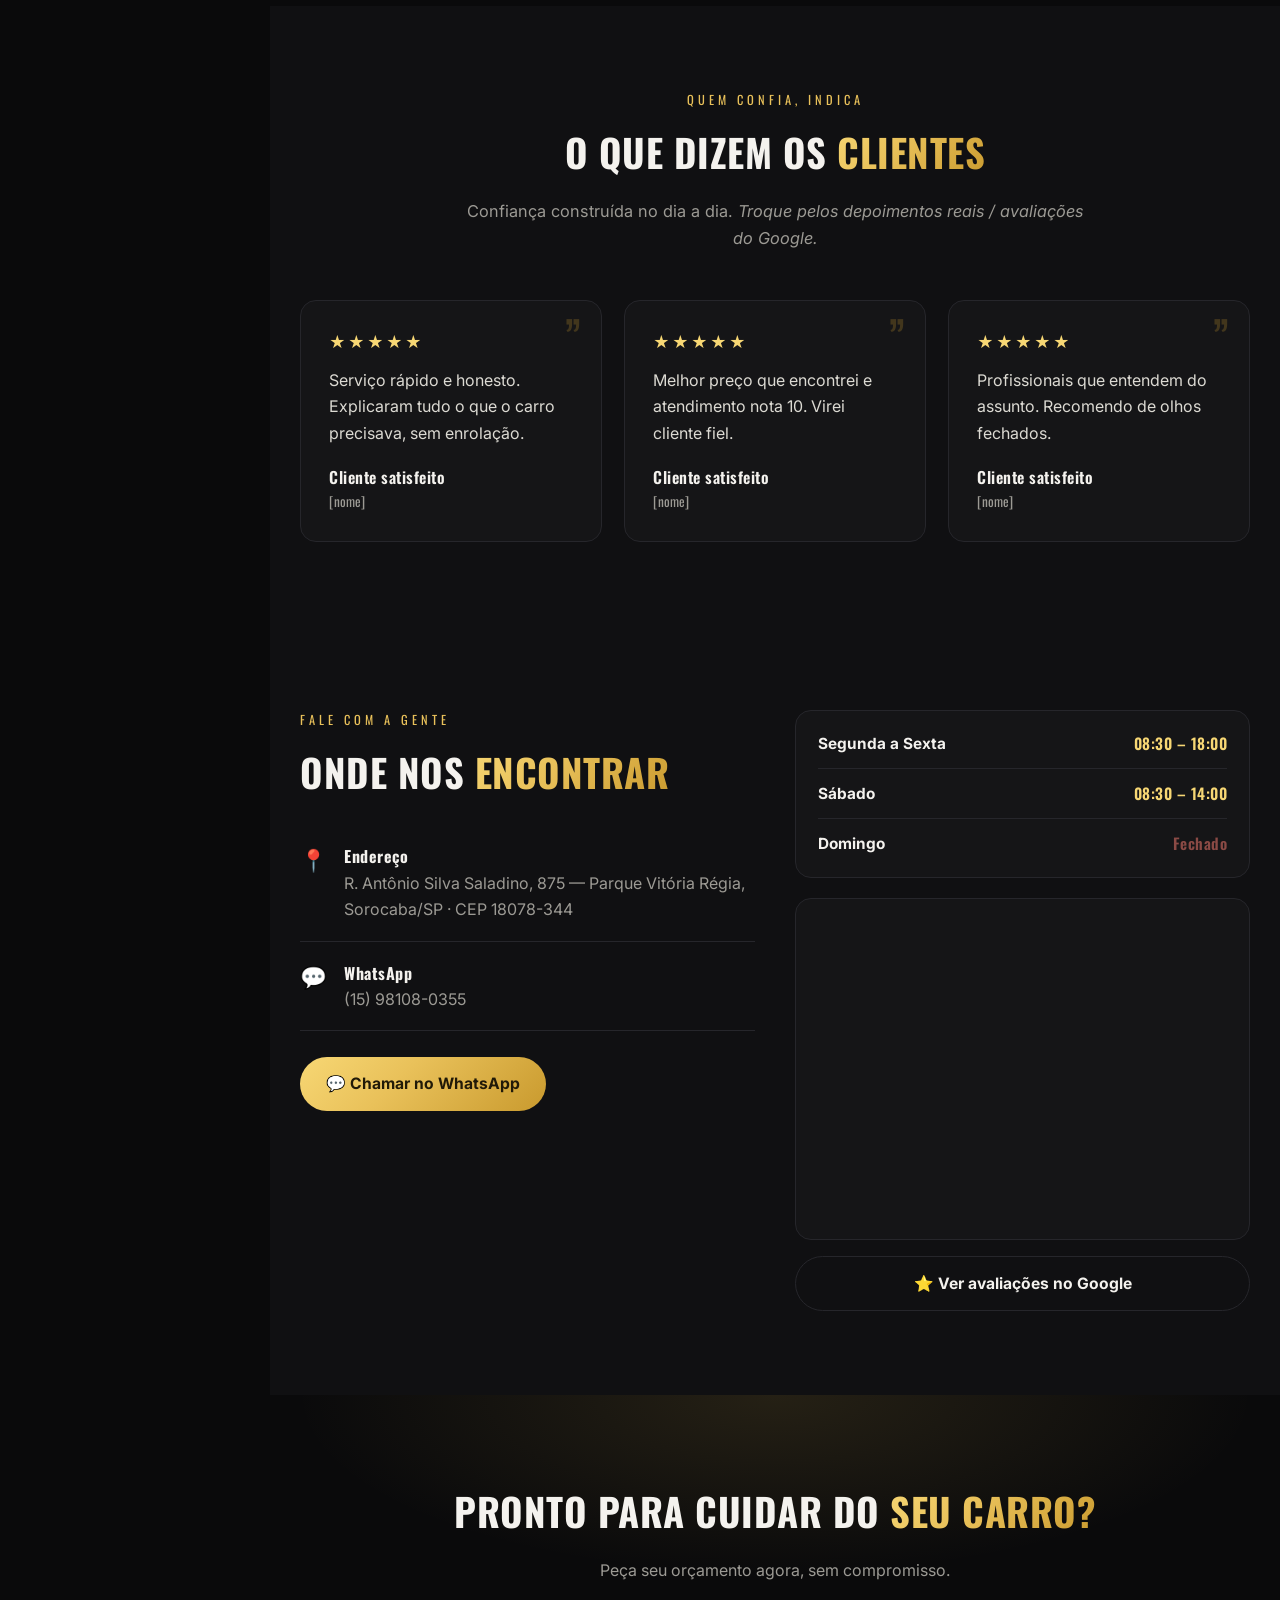
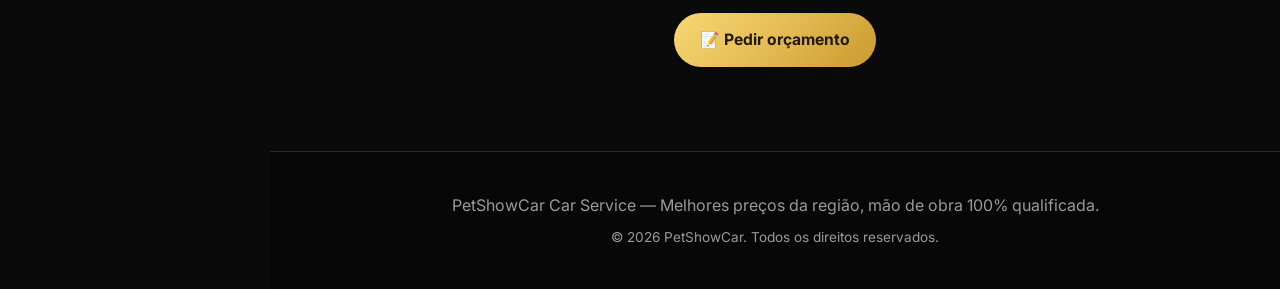
==== commit 2d4a745c: "adicionando informações de localização" ====
--- a/index.html
+++ b/index.html
@@ -115,7 +115,7 @@
         <span class="eyebrow" style="text-align:left">Fale com a gente</span>
         <h2>Onde nos <span class="g">encontrar</span></h2>
         <ul class="info">
-          <li><span class="ic">📍</span><div><b>Endereço</b><span>[Rua, número, bairro — cidade/UF]</span></div></li>
+          <li><span class="ic">📍</span><div><b>Endereço</b><span>R. Antônio Silva Saladino, 875 — Parque Vitória Régia, Sorocaba/SP · CEP 18078-344</span></div></li>
           <li><span class="ic">💬</span><div><b>WhatsApp</b><span>(15) 98108-0355</span></div></li>
         </ul>
         <a class="btn btn-gold" style="margin-top:26px" data-wpp data-msg="Olá! Quero agendar um serviço.">💬 Chamar no WhatsApp</a>
--- a/assets/style.css
+++ b/assets/style.css
@@ -237,6 +237,39 @@
 .ig-posts{display:grid;grid-template-columns:repeat(2,1fr);gap:24px;max-width:640px;margin:42px auto 0}
 .ig-posts .vframe{aspect-ratio:4/5}
 @media(max-width:520px){.ig-posts{grid-template-columns:1fr;max-width:360px}}
+.two-videos{display:grid;grid-template-columns:repeat(2,1fr);gap:26px;max-width:920px;margin:44px auto 0}
+.two-videos .vframe{aspect-ratio:16/9}
+@media(max-width:700px){.two-videos{grid-template-columns:1fr;max-width:540px}}
+.video-actions{display:flex;gap:16px;justify-content:center;flex-wrap:wrap;margin-top:44px}
+
+/* ===== Carrossel de Reels ===== */
+.reel-carousel{position:relative;margin-top:40px}
+.reel-track{display:flex;gap:20px;overflow-x:auto;scroll-snap-type:x mandatory;scroll-behavior:smooth;padding:6px 2px 14px;scrollbar-width:none;-ms-overflow-style:none}
+.reel-track::-webkit-scrollbar{display:none}
+.reel-track > *{flex:0 0 auto;width:236px;scroll-snap-align:start}
+.reel-track .vframe{aspect-ratio:9/16;width:236px}
+.carousel-arrow{position:absolute;top:50%;transform:translateY(-50%);width:48px;height:48px;border-radius:50%;
+  border:1px solid var(--gold-deep);background:rgba(10,10,11,.82);color:var(--gold);font-size:1.2rem;cursor:pointer;
+  z-index:6;display:flex;align-items:center;justify-content:center;transition:.2s;box-shadow:0 8px 22px rgba(0,0,0,.5)}
+.carousel-arrow:hover{background:var(--gold-grad);color:#1a1405;border-color:transparent}
+.carousel-arrow.prev{left:-8px}
+.carousel-arrow.next{right:-8px}
+.reel-more{aspect-ratio:4/5;border-radius:16px;border:1px solid var(--gold-deep);
+  background:linear-gradient(180deg,#17150f,#0e0e10);display:flex;flex-direction:column;align-items:center;justify-content:center;
+  text-align:center;padding:26px 20px;transition:transform .28s ease,box-shadow .28s ease}
+.reel-more:hover{transform:translateY(-6px);box-shadow:0 28px 62px rgba(0,0,0,.55)}
+.reel-more .rm-ic{font-size:2.4rem;margin-bottom:12px}
+.reel-more h3{font-family:'Oswald';letter-spacing:.5px;font-size:1.15rem;margin-bottom:6px}
+.reel-more p{color:var(--muted);font-size:.88rem;margin-bottom:18px}
+.ig-card{position:relative;aspect-ratio:4/5;border-radius:16px;overflow:hidden;border:1px solid var(--line);display:block;background:#0b0b0d;transition:transform .28s ease,border-color .28s ease,box-shadow .28s ease}
+.ig-card:hover{transform:translateY(-6px);border-color:var(--gold-deep);box-shadow:0 24px 54px rgba(0,0,0,.5)}
+.ig-card .ig-bg{position:absolute;inset:0;width:100%;height:100%;object-fit:cover;filter:blur(24px) brightness(.45);transform:scale(1.2);z-index:0}
+.ig-card .ig-fg{position:absolute;inset:0;width:100%;height:100%;object-fit:contain;z-index:1}
+.ig-card::after{content:"";position:absolute;left:0;top:0;height:3px;width:100%;background:var(--gold-grad);transform:scaleX(0);transform-origin:left;transition:transform .35s ease;z-index:3}
+.ig-card:hover::after{transform:scaleX(1)}
+.ig-card .badge-ig{position:absolute;top:14px;left:14px;font-size:1.2rem;z-index:2;filter:drop-shadow(0 2px 5px rgba(0,0,0,.7))}
+.ig-card .vlabel{position:absolute;left:0;right:0;bottom:0;z-index:2;color:#fff;font-family:'Oswald';letter-spacing:.5px;padding:14px 16px;font-size:.85rem;background:linear-gradient(180deg,transparent,rgba(10,10,11,.78))}
+@media(max-width:520px){.reel-track > *,.reel-track .vframe{width:190px}.carousel-arrow{width:42px;height:42px}}
 
 /* ================= VEÍCULOS À VENDA ================= */
 .car-grid{display:grid;grid-template-columns:repeat(3,1fr);gap:26px;margin-top:10px}
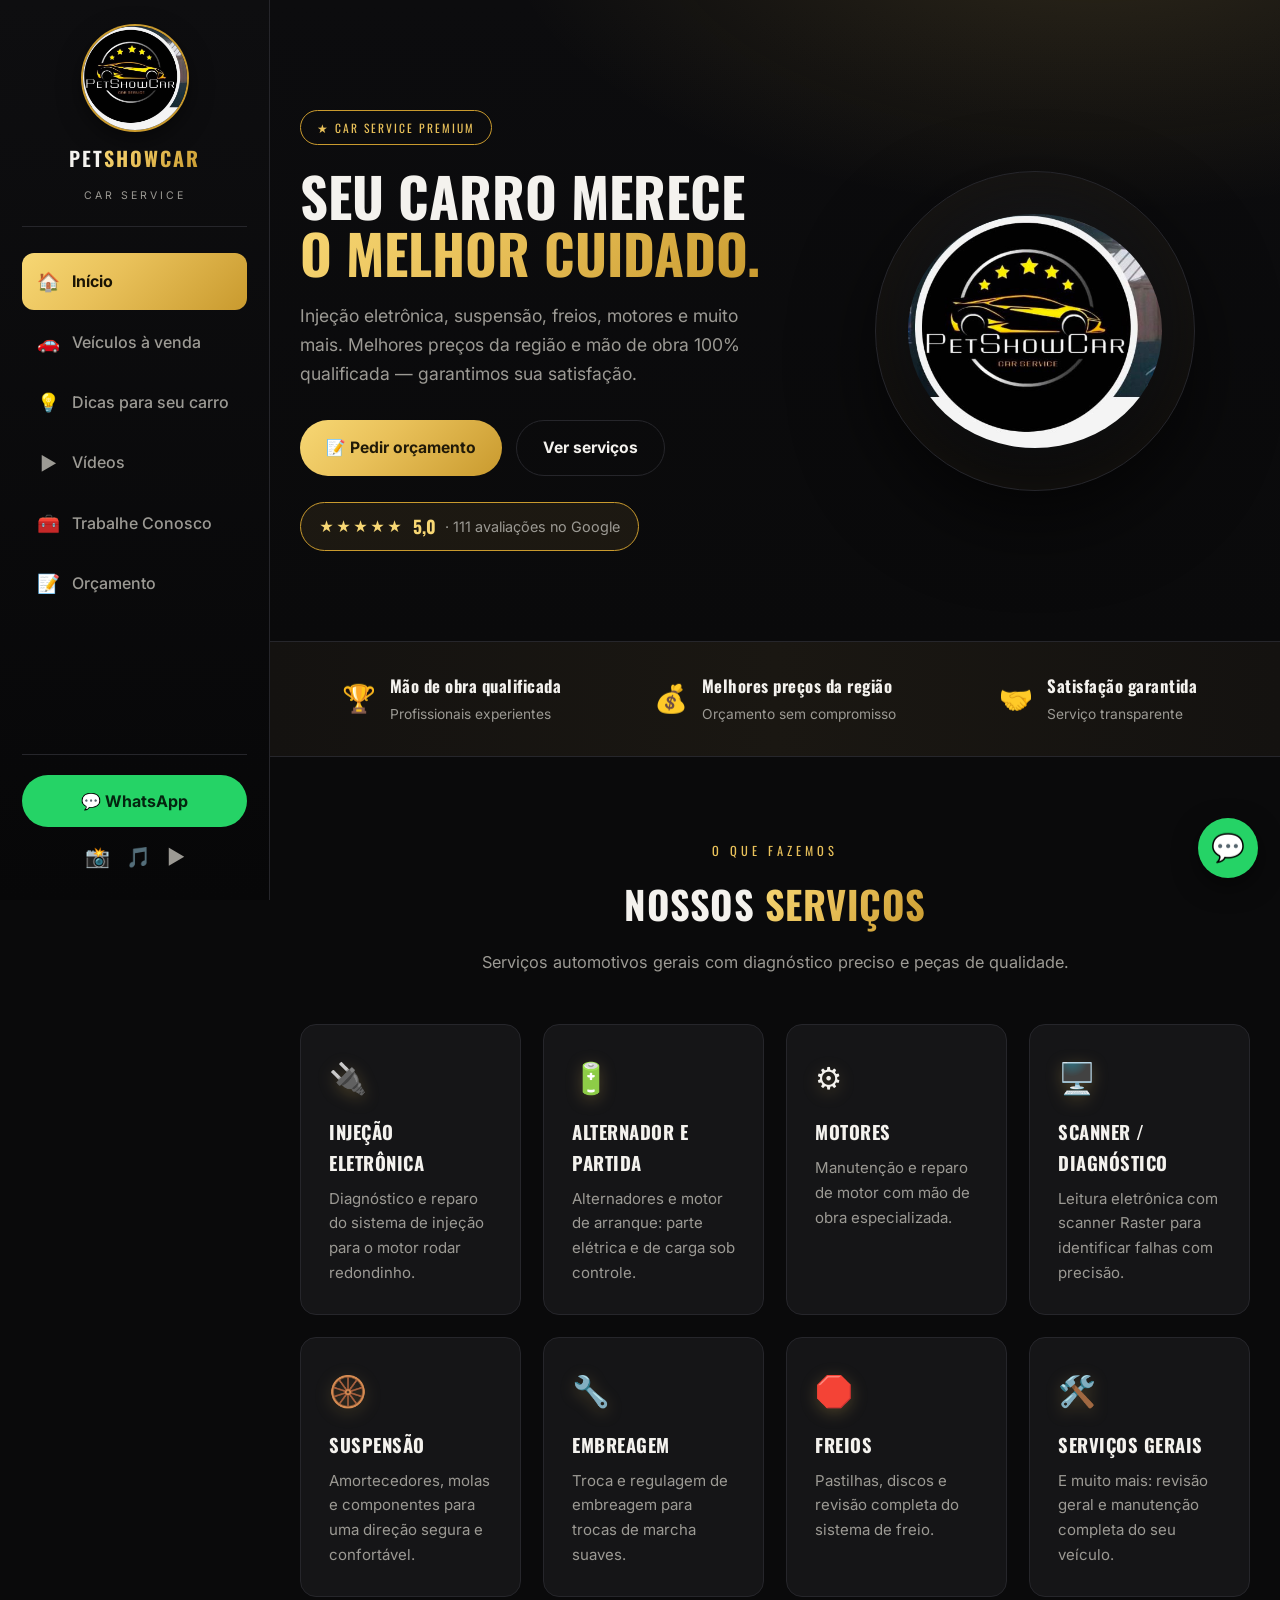
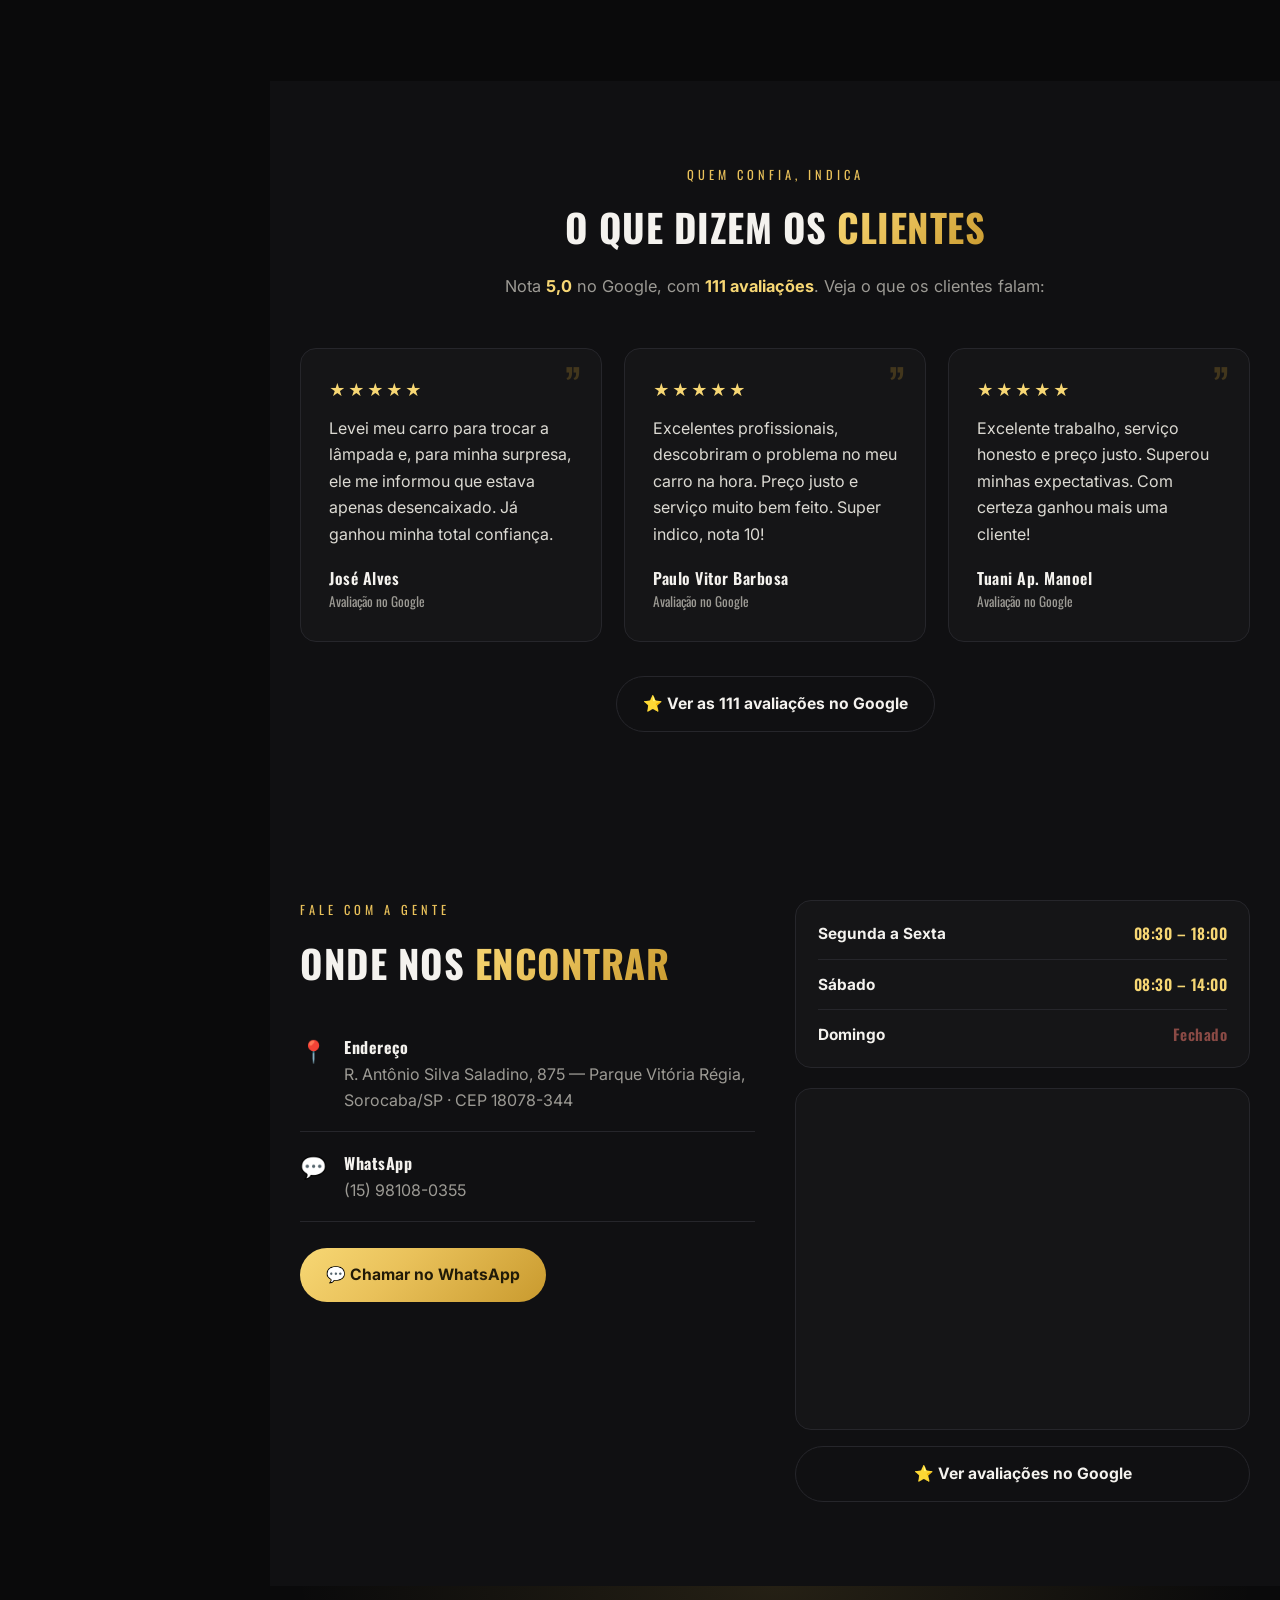
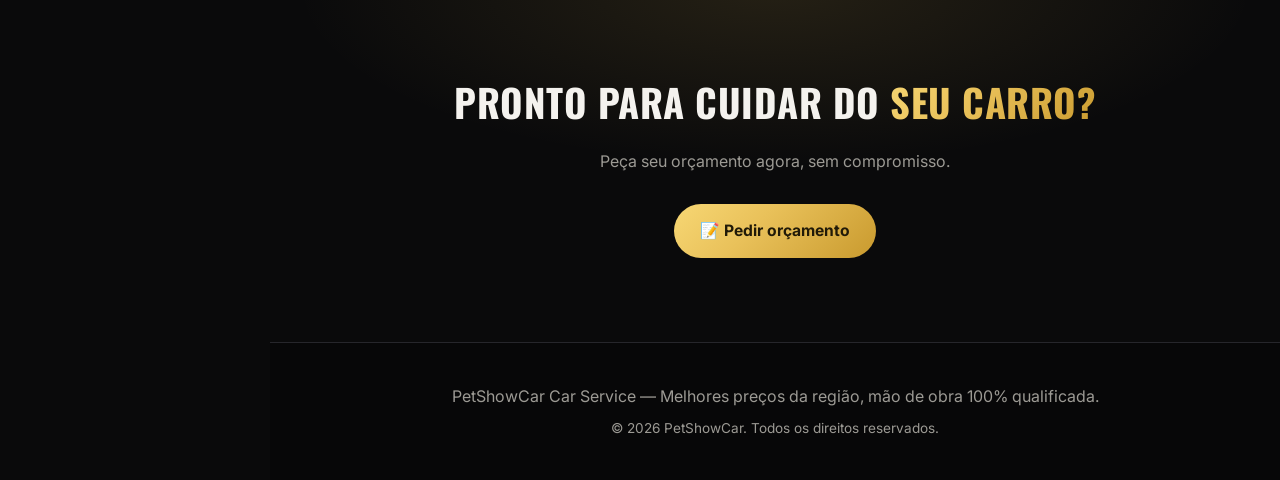
==== commit 26cff01b: "adicionando informações do google maps" ====
--- a/index.html
+++ b/index.html
@@ -59,6 +59,9 @@
           <a class="btn btn-gold" href="orcamento.html">📝 Pedir orçamento</a>
           <a class="btn btn-ghost" href="#servicos">Ver serviços</a>
         </div>
+        <a class="hero-rating" href="https://maps.app.goo.gl/ykEiQ9ZKjAvqwp538" target="_blank">
+          <span class="stars">★★★★★</span><b>5,0</b><span>· 111 avaliações no Google</span>
+        </a>
       </div>
       <div class="hero-visual">
         <div class="badge-logo"><img src="fotos/logo.jpg" alt="PetShowCar"></div>
@@ -99,11 +102,14 @@
     <div class="container">
       <span class="eyebrow">Quem confia, indica</span>
       <h2>O que dizem os <span class="g">clientes</span></h2>
-      <p class="sub">Confiança construída no dia a dia. <em>Troque pelos depoimentos reais / avaliações do Google.</em></p>
+      <p class="sub">Nota <b style="color:var(--gold2)">5,0</b> no Google, com <b style="color:var(--gold2)">111 avaliações</b>. Veja o que os clientes falam:</p>
       <div class="deps">
-        <div class="dep"><div class="quote">”</div><div class="stars">★★★★★</div><p>Serviço rápido e honesto. Explicaram tudo o que o carro precisava, sem enrolação.</p><div class="who">Cliente satisfeito<small>[nome]</small></div></div>
-        <div class="dep"><div class="quote">”</div><div class="stars">★★★★★</div><p>Melhor preço que encontrei e atendimento nota 10. Virei cliente fiel.</p><div class="who">Cliente satisfeito<small>[nome]</small></div></div>
-        <div class="dep"><div class="quote">”</div><div class="stars">★★★★★</div><p>Profissionais que entendem do assunto. Recomendo de olhos fechados.</p><div class="who">Cliente satisfeito<small>[nome]</small></div></div>
+        <div class="dep"><div class="quote">”</div><div class="stars">★★★★★</div><p>Levei meu carro para trocar a lâmpada e, para minha surpresa, ele me informou que estava apenas desencaixado. Já ganhou minha total confiança.</p><div class="who">José Alves<small>Avaliação no Google</small></div></div>
+        <div class="dep"><div class="quote">”</div><div class="stars">★★★★★</div><p>Excelentes profissionais, descobriram o problema no meu carro na hora. Preço justo e serviço muito bem feito. Super indico, nota 10!</p><div class="who">Paulo Vitor Barbosa<small>Avaliação no Google</small></div></div>
+        <div class="dep"><div class="quote">”</div><div class="stars">★★★★★</div><p>Excelente trabalho, serviço honesto e preço justo. Superou minhas expectativas. Com certeza ganhou mais uma cliente!</p><div class="who">Tuani Ap. Manoel<small>Avaliação no Google</small></div></div>
+      </div>
+      <div style="text-align:center;margin-top:34px">
+        <a class="btn btn-ghost" href="https://maps.app.goo.gl/ykEiQ9ZKjAvqwp538" target="_blank">⭐ Ver as 111 avaliações no Google</a>
       </div>
     </div>
   </section>
--- a/assets/style.css
+++ b/assets/style.css
@@ -82,6 +82,12 @@
 .hero h1{font-size:clamp(2.1rem,6vw,3.4rem);line-height:1.05;margin-bottom:20px}
 .hero p{color:var(--muted);font-size:1.1rem;margin-bottom:32px;max-width:520px}
 .hero-cta{display:flex;gap:14px;flex-wrap:wrap}
+.hero-rating{display:inline-flex;align-items:center;gap:9px;margin-top:26px;background:rgba(233,193,90,.08);border:1px solid var(--gold-deep);border-radius:40px;padding:9px 18px;transition:.2s}
+.hero-rating:hover{background:rgba(233,193,90,.16)}
+.hero-rating .stars{color:var(--gold2);letter-spacing:2px}
+.hero-rating b{font-family:'Oswald';color:var(--gold2);font-size:1.1rem}
+.hero-rating span{color:var(--muted);font-size:.9rem}
+@media(max-width:820px){.hero-rating{margin-left:auto;margin-right:auto}}
 .hero-visual{display:flex;justify-content:center}
 .badge-logo{position:relative;width:320px;max-width:100%;aspect-ratio:1;border-radius:50%;
   background:radial-gradient(circle at 50% 40%,#1c1c1f,#0a0a0b 72%);border:1px solid var(--line);
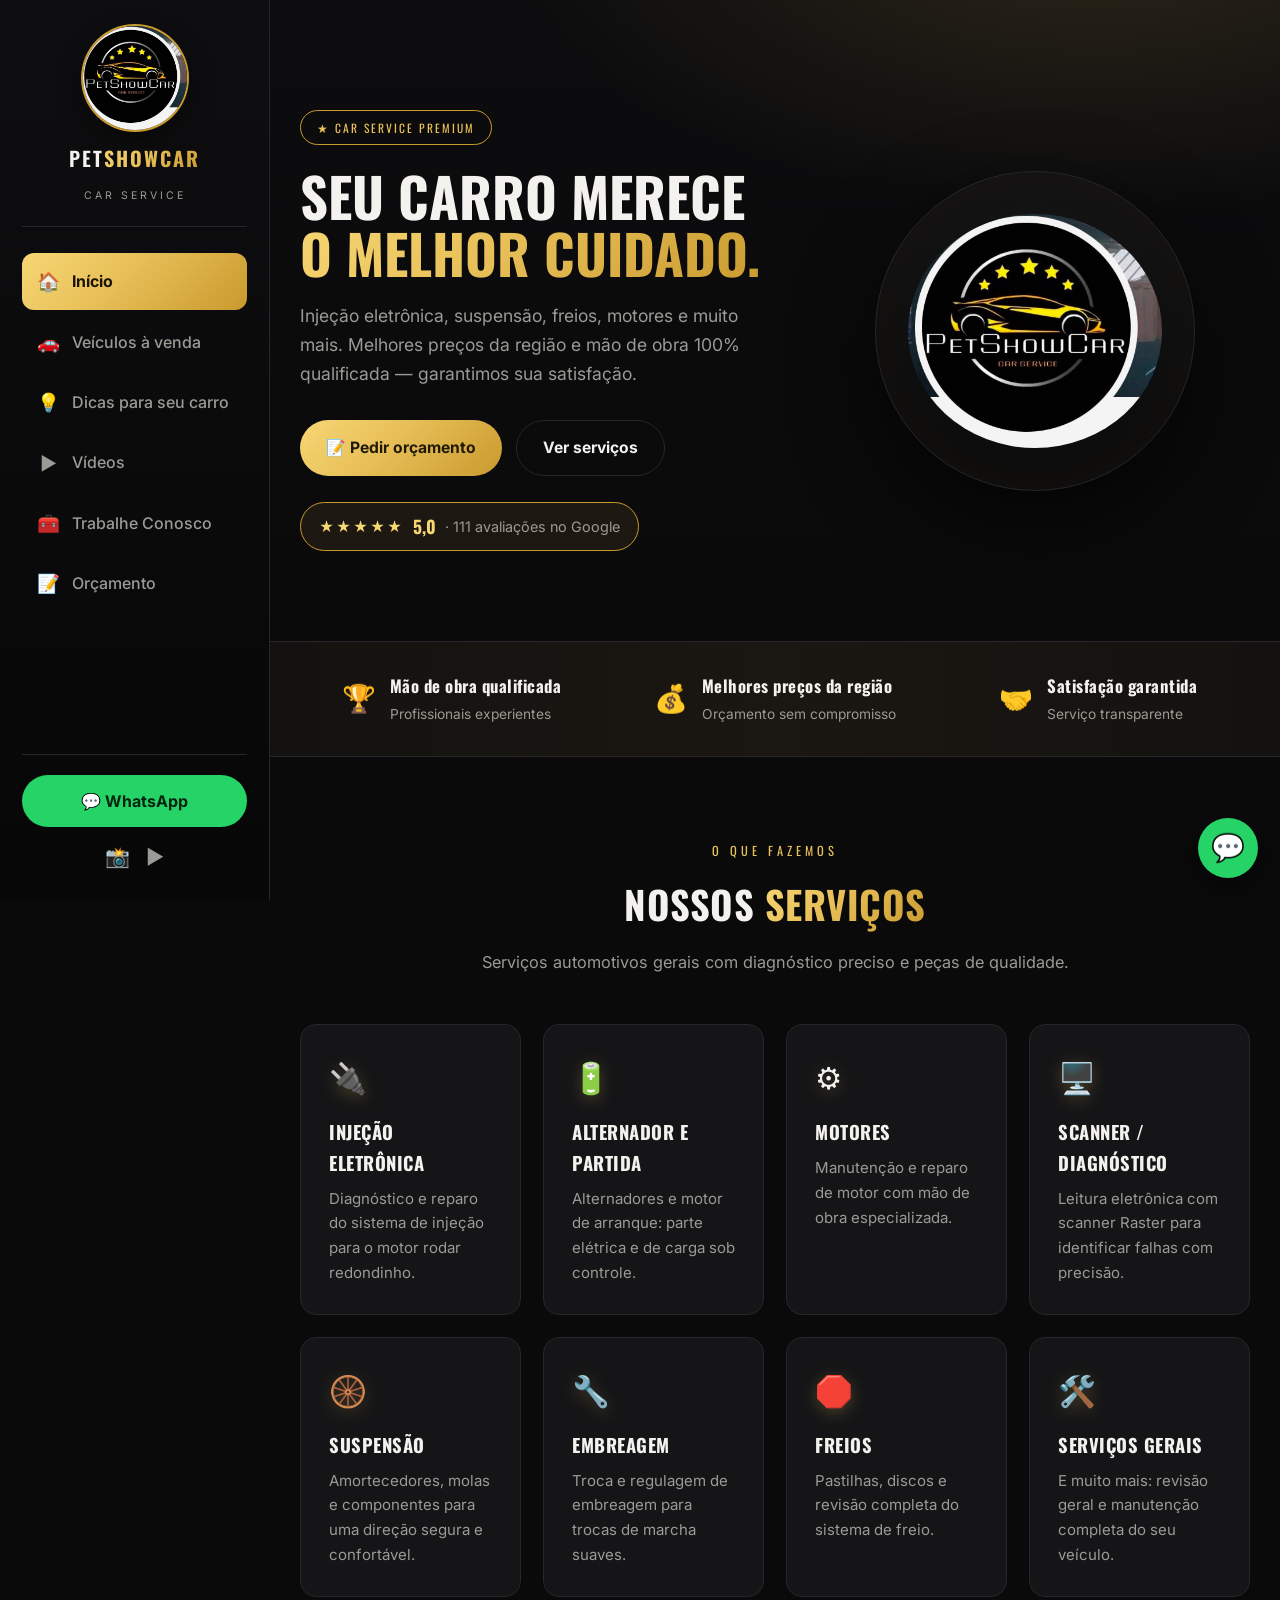
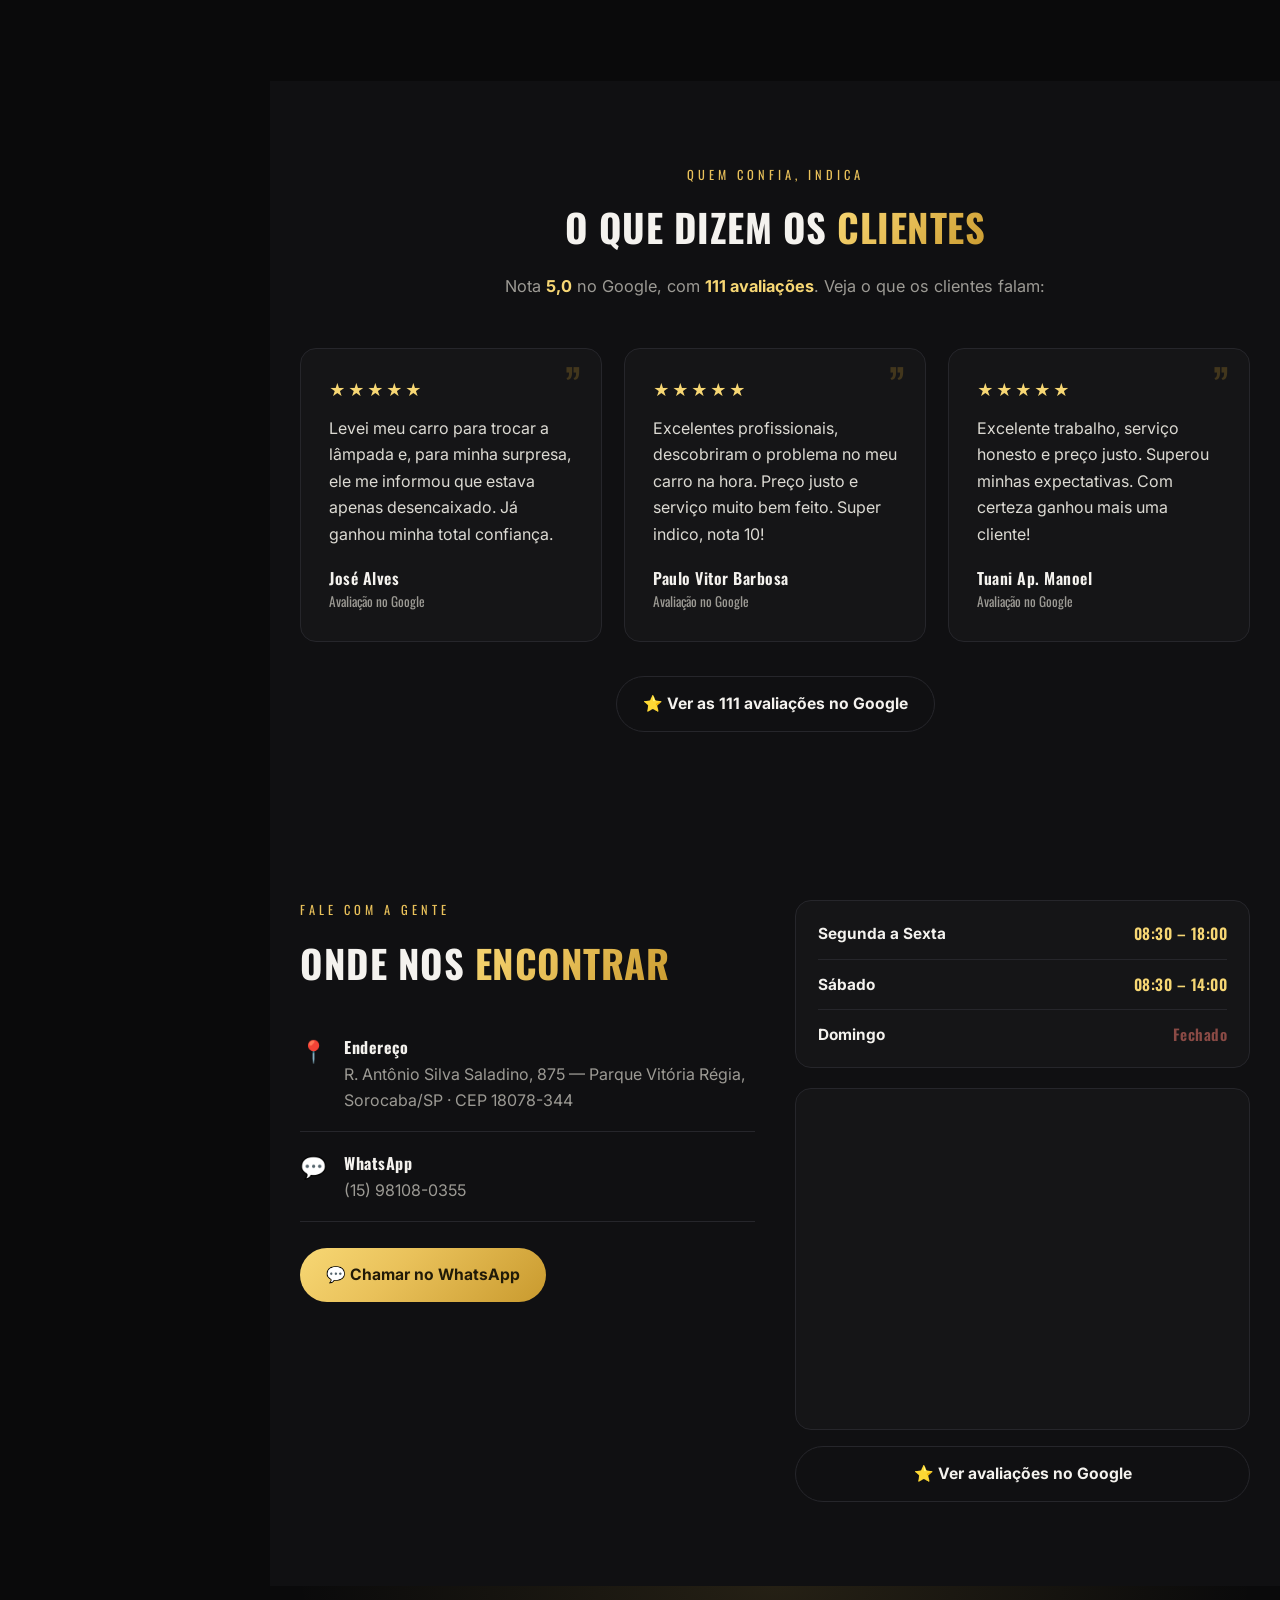
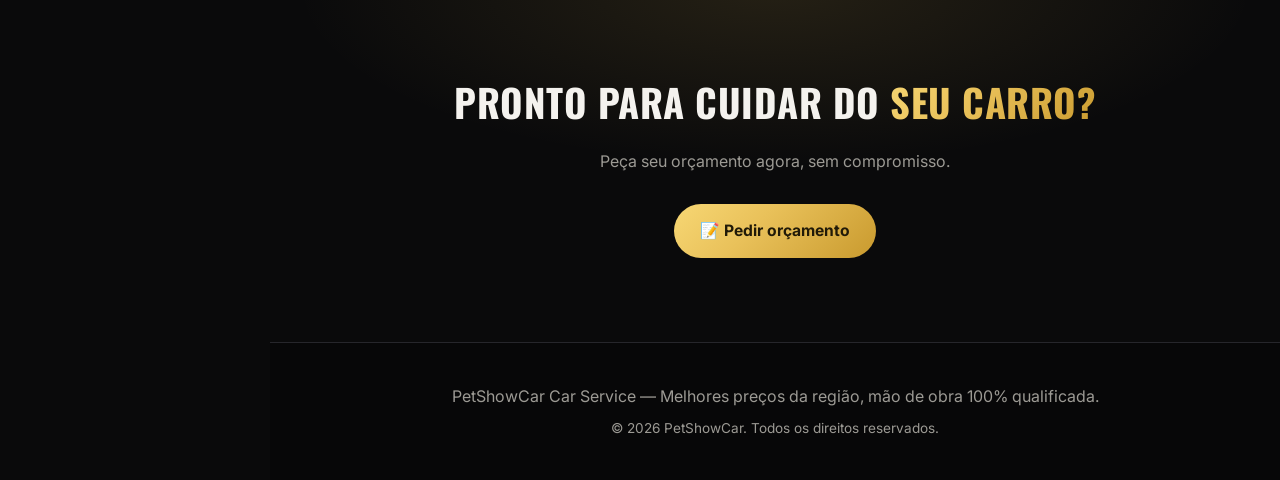
==== commit b8f37e06: "menu lateral tirando informações de redes sociacias para ficar mais limpo" ====
--- a/index.html
+++ b/index.html
@@ -32,7 +32,6 @@
     <a class="side-wpp" data-wpp data-msg="Olá! Vim pelo site e quero um orçamento.">💬 WhatsApp</a>
     <div class="side-social">
       <a href="https://www.instagram.com/petshowcar/" target="_blank" title="Instagram">📸</a>
-      <a href="https://www.tiktok.com/@petshowcar" target="_blank" title="TikTok">🎵</a>
       <a href="https://www.youtube.com/channel/UCSHwjOTjkbg80PvMPB7cNIg" target="_blank" title="YouTube">▶️</a>
     </div>
   </div>
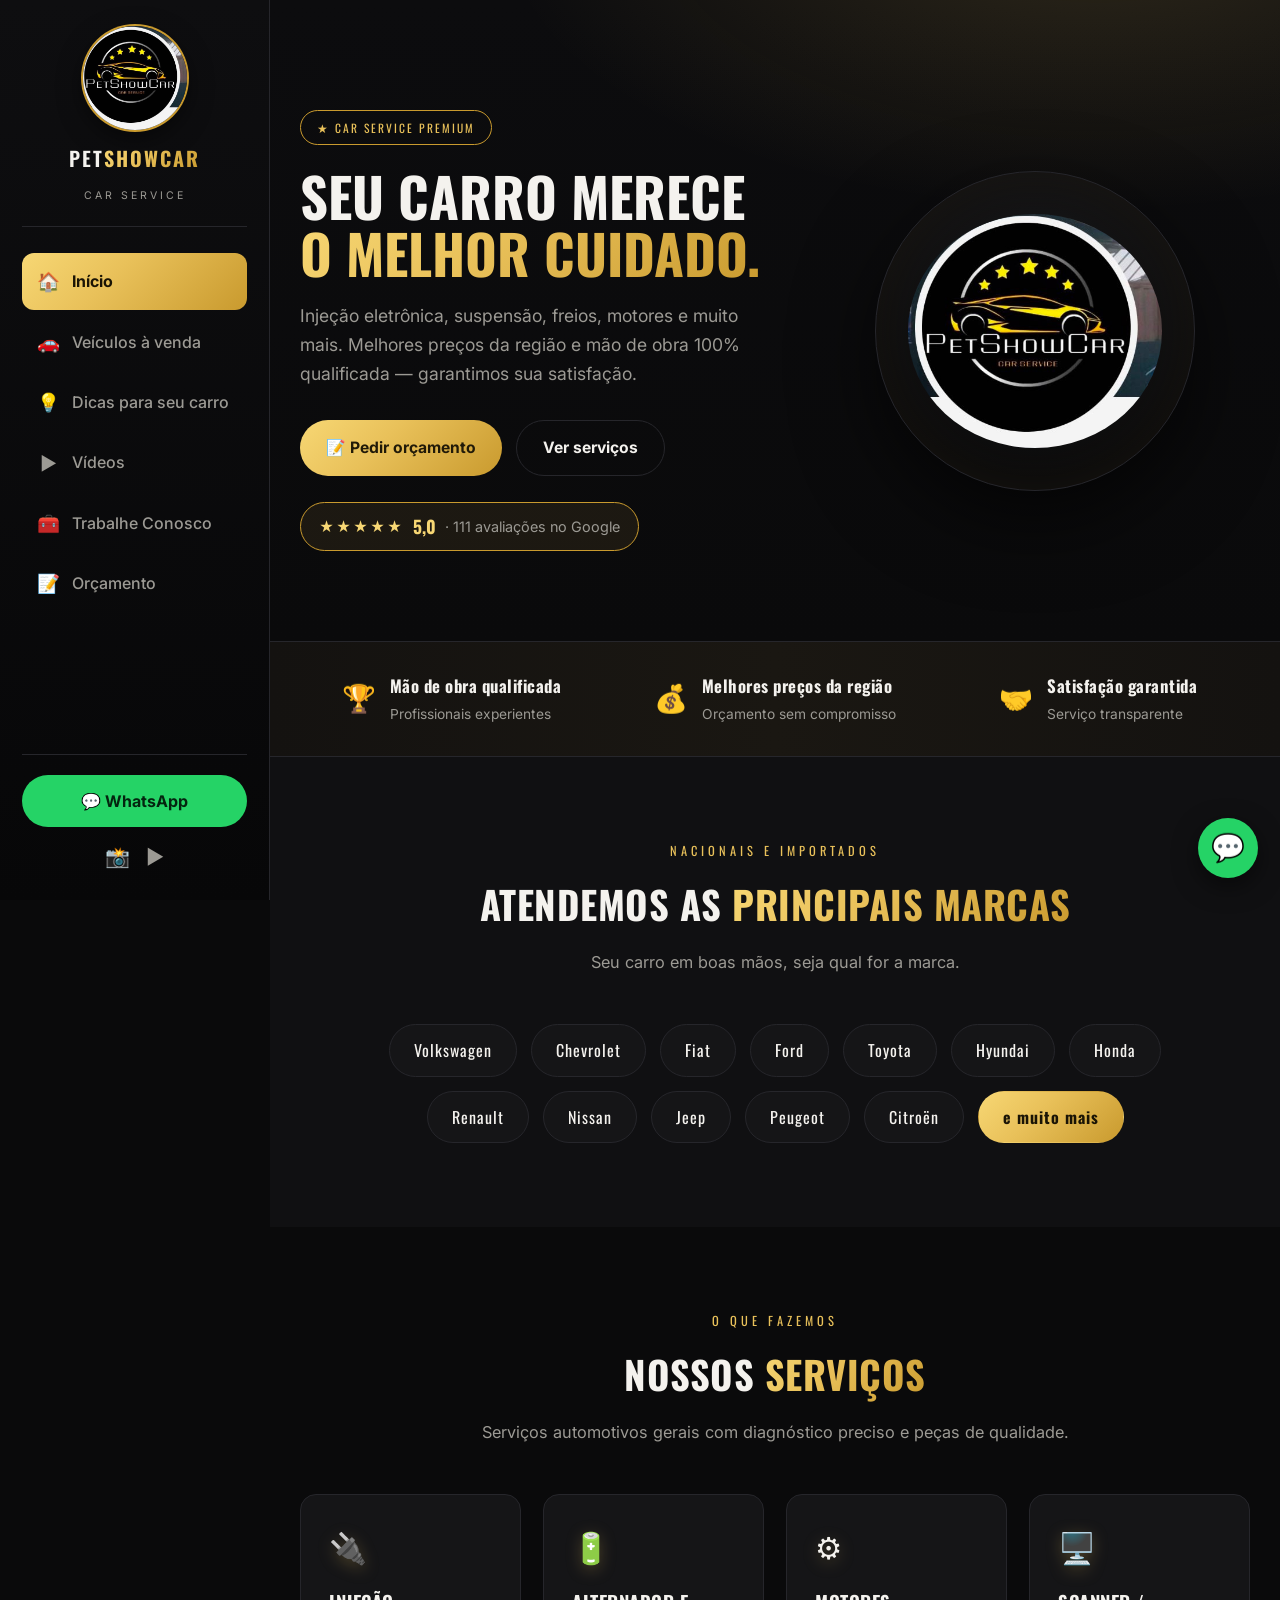
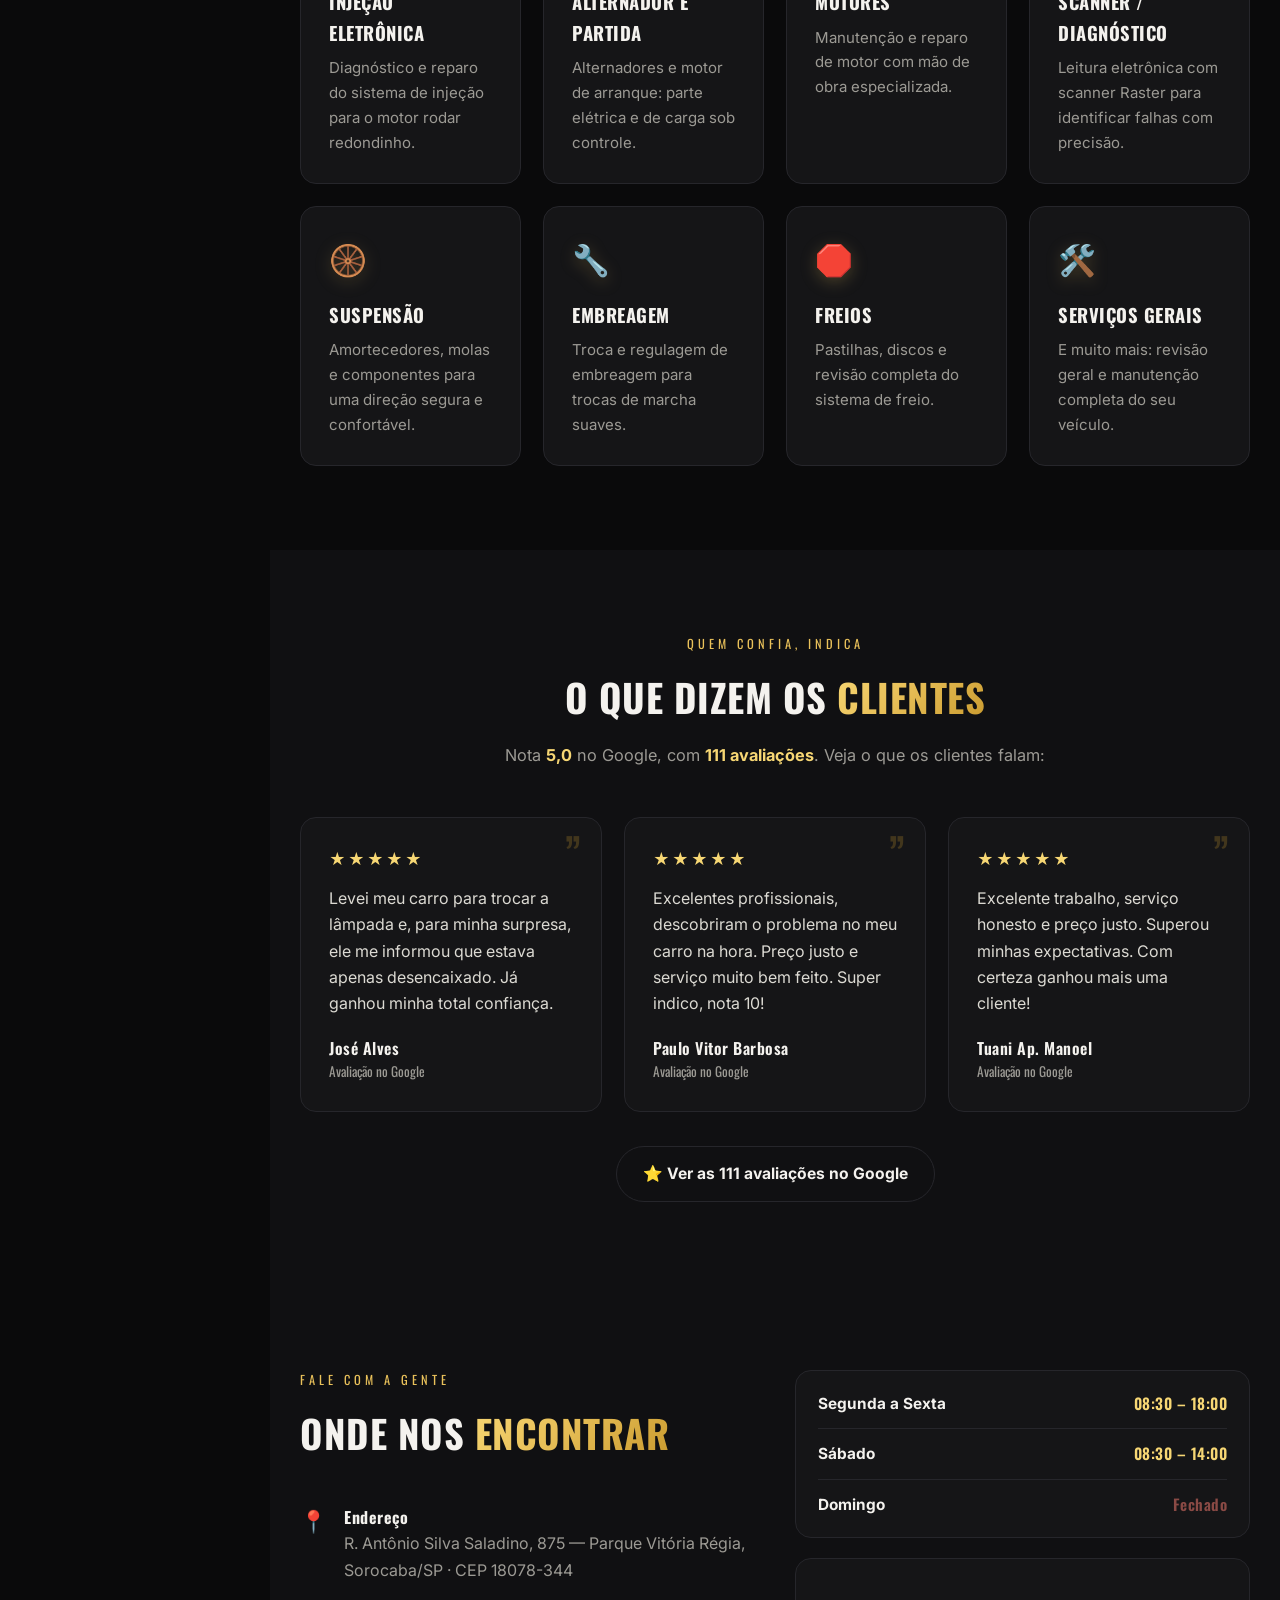
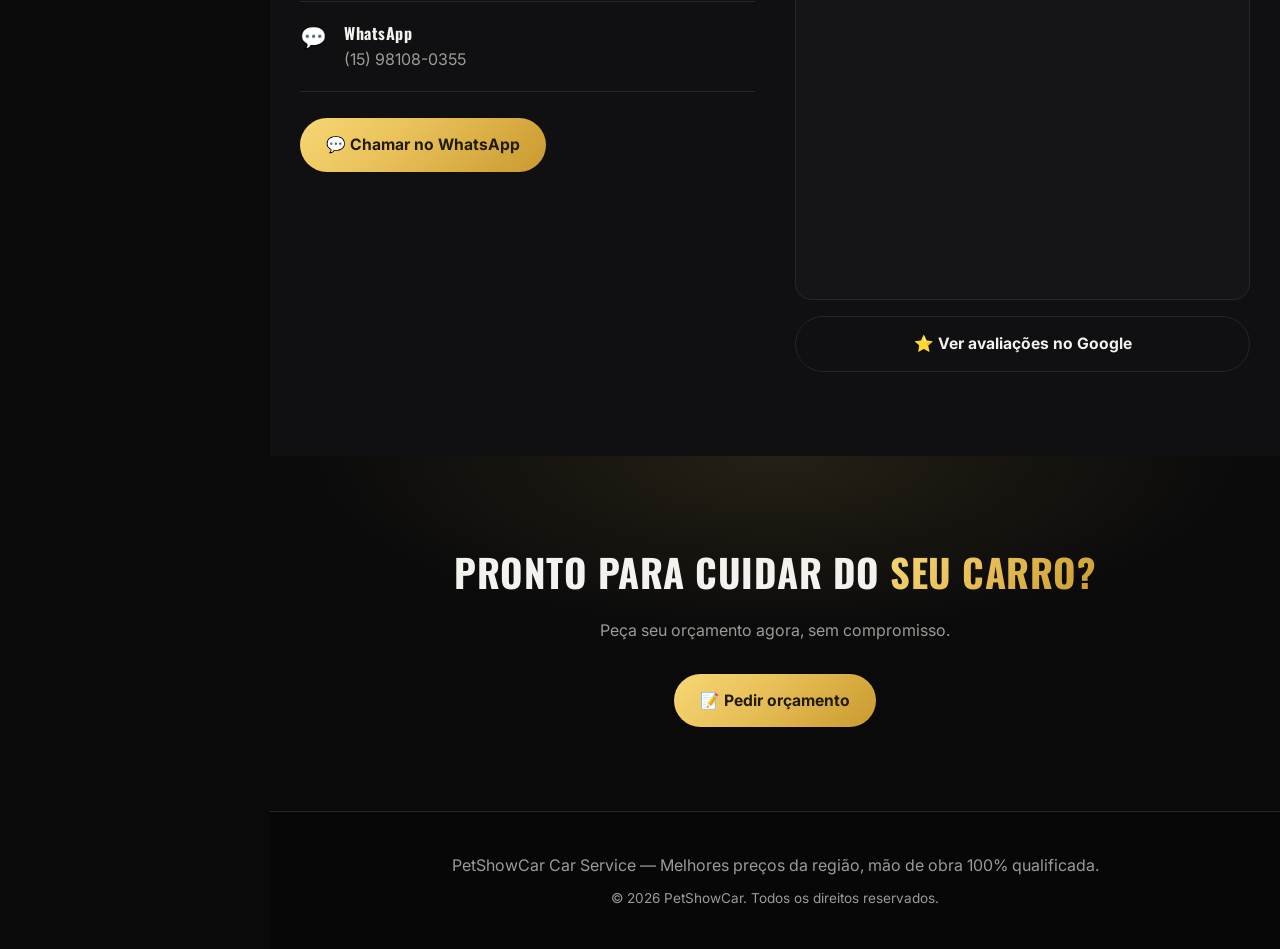
==== commit 00d30bac: "adicionando algumas marcas de carros que trabalha" ====
--- a/index.html
+++ b/index.html
@@ -76,6 +76,30 @@
       <div class="hl"><span class="ic">🤝</span><div><b>Satisfação garantida</b><span>Serviço transparente</span></div></div>
     </div>
   </div>
+
+  <!-- MARCAS -->
+  <section id="marcas" style="background:var(--bg2)">
+    <div class="container">
+      <span class="eyebrow">Nacionais e importados</span>
+      <h2>Atendemos as <span class="g">principais marcas</span></h2>
+      <p class="sub">Seu carro em boas mãos, seja qual for a marca.</p>
+      <div class="brands">
+        <span class="brand-chip">Volkswagen</span>
+        <span class="brand-chip">Chevrolet</span>
+        <span class="brand-chip">Fiat</span>
+        <span class="brand-chip">Ford</span>
+        <span class="brand-chip">Toyota</span>
+        <span class="brand-chip">Hyundai</span>
+        <span class="brand-chip">Honda</span>
+        <span class="brand-chip">Renault</span>
+        <span class="brand-chip">Nissan</span>
+        <span class="brand-chip">Jeep</span>
+        <span class="brand-chip">Peugeot</span>
+        <span class="brand-chip">Citroën</span>
+        <span class="brand-chip more">e muito mais</span>
+      </div>
+    </div>
+  </section>
 
   <!-- SERVIÇOS -->
   <section id="servicos">
--- a/assets/style.css
+++ b/assets/style.css
@@ -297,6 +297,12 @@
 @media(max-width:900px){.car-grid{grid-template-columns:1fr 1fr}}
 @media(max-width:560px){.car-grid{grid-template-columns:1fr}}
 
+/* ================= MARCAS ATENDIDAS ================= */
+.brands{display:flex;flex-wrap:wrap;justify-content:center;gap:14px;max-width:840px;margin:0 auto}
+.brand-chip{border:1px solid var(--line);border-radius:40px;padding:12px 24px;font-family:'Oswald';letter-spacing:1px;color:var(--txt);font-size:1rem;background:var(--card);transition:transform .25s ease,border-color .25s ease,color .25s ease}
+.brand-chip:hover{border-color:var(--gold-deep);color:var(--gold2);transform:translateY(-3px)}
+.brand-chip.more{background:var(--gold-grad);color:#1a1405;border-color:transparent;font-weight:700}
+
 /* ================= DEPOIMENTOS ================= */
 .deps{display:grid;grid-template-columns:repeat(3,1fr);gap:22px}
 .dep{background:var(--card);border:1px solid var(--line);border-radius:var(--radius);padding:28px;position:relative}
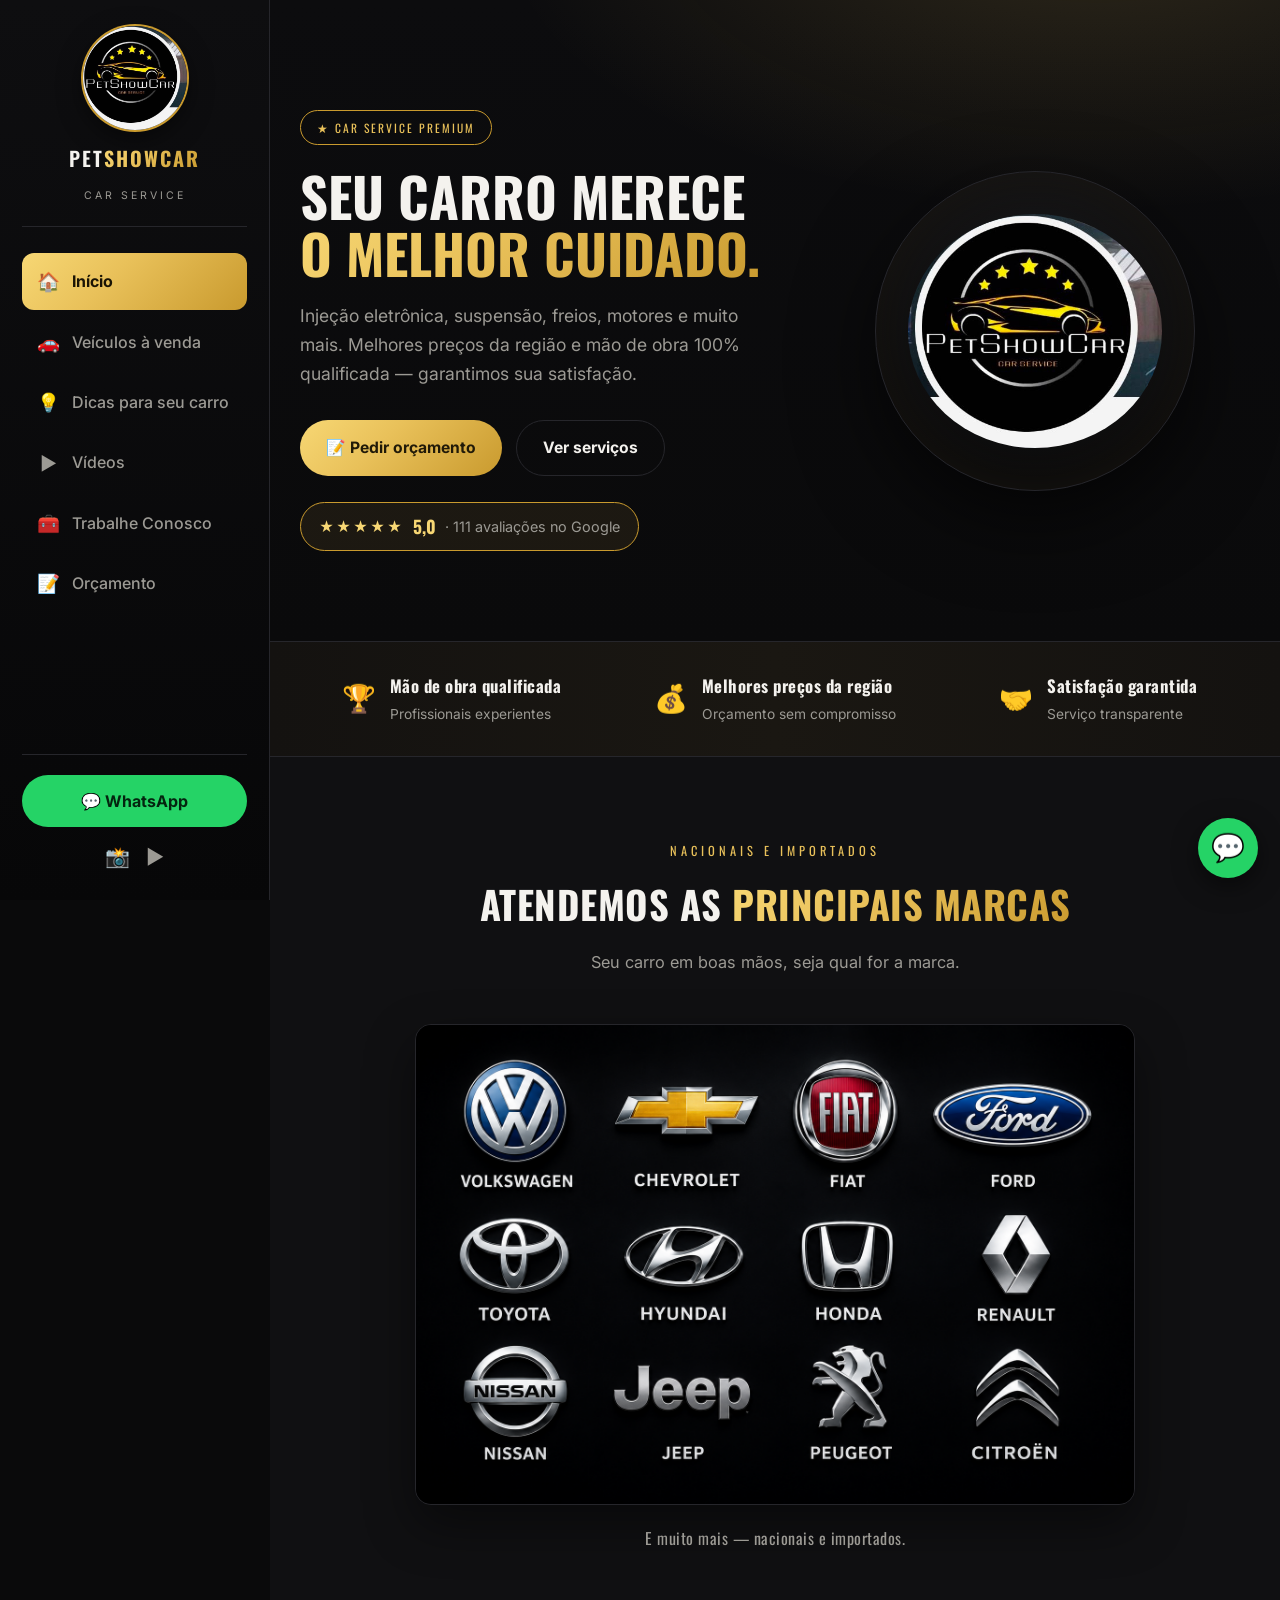
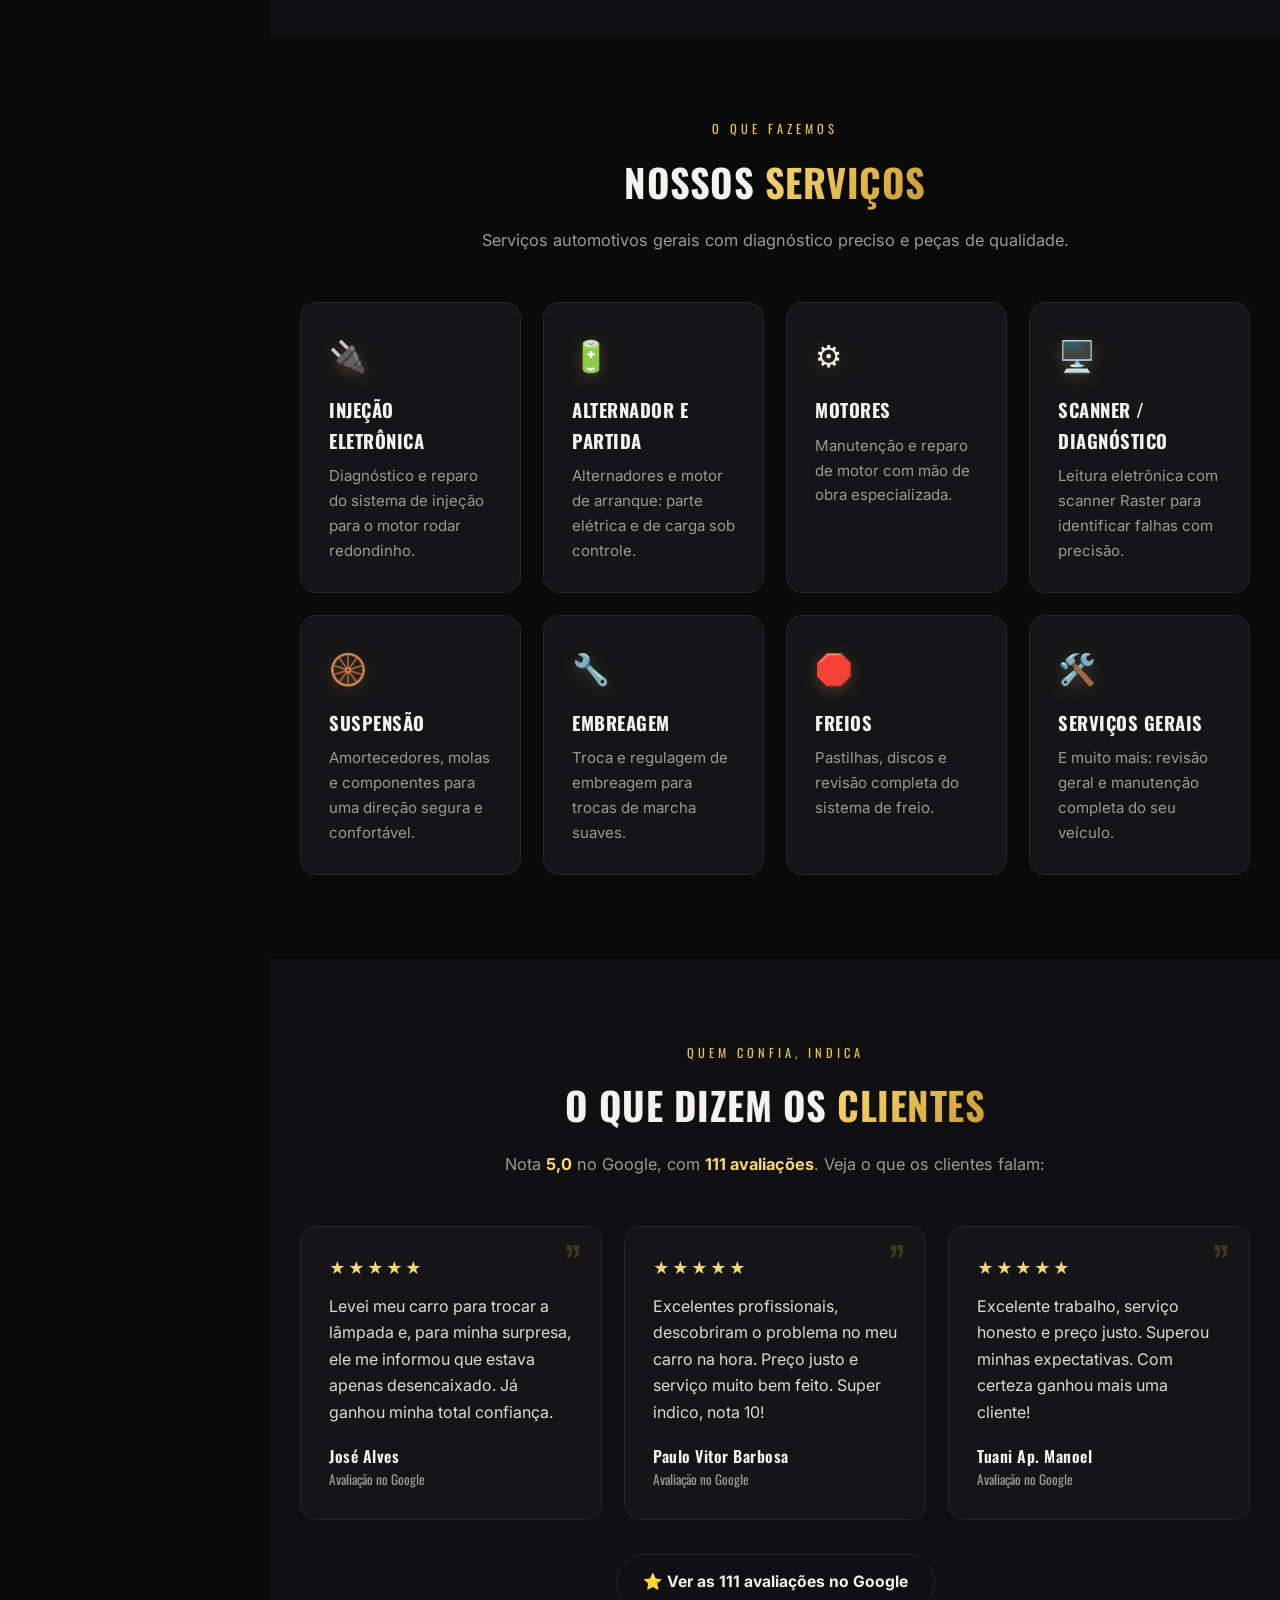
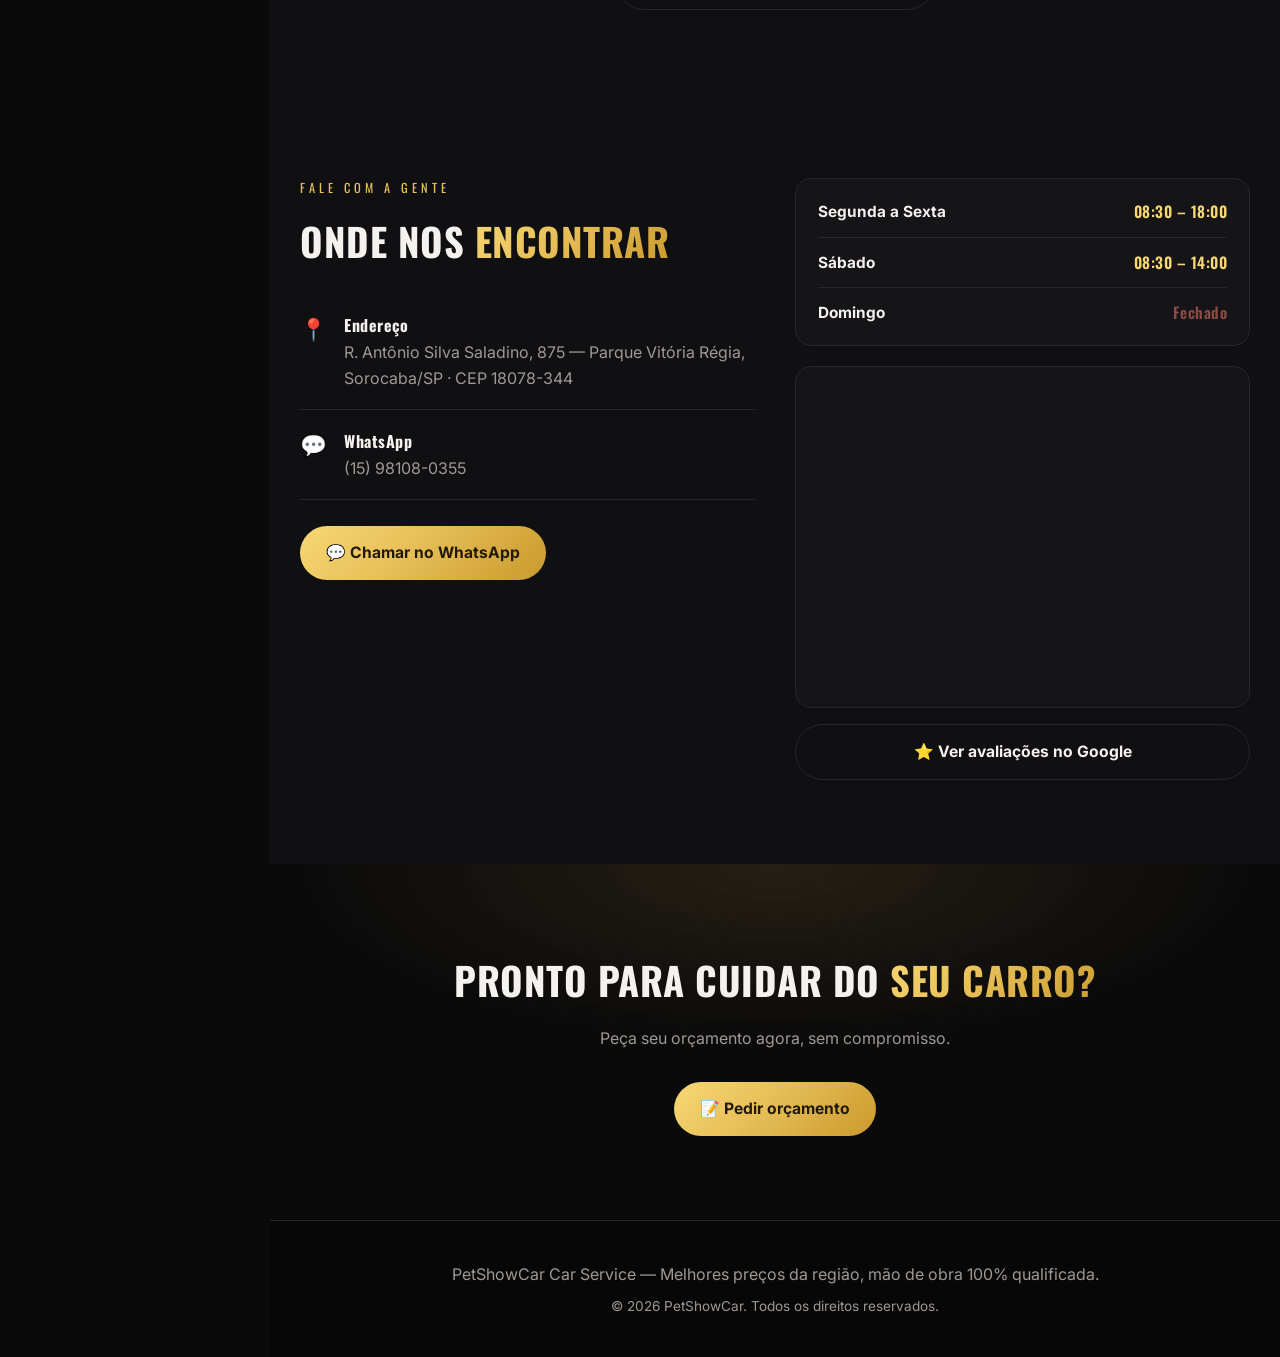
==== commit cc9fdc9a: "imagem das principais marcasde carro" ====
--- a/index.html
+++ b/index.html
@@ -83,20 +83,9 @@
       <span class="eyebrow">Nacionais e importados</span>
       <h2>Atendemos as <span class="g">principais marcas</span></h2>
       <p class="sub">Seu carro em boas mãos, seja qual for a marca.</p>
-      <div class="brands">
-        <span class="brand-chip">Volkswagen</span>
-        <span class="brand-chip">Chevrolet</span>
-        <span class="brand-chip">Fiat</span>
-        <span class="brand-chip">Ford</span>
-        <span class="brand-chip">Toyota</span>
-        <span class="brand-chip">Hyundai</span>
-        <span class="brand-chip">Honda</span>
-        <span class="brand-chip">Renault</span>
-        <span class="brand-chip">Nissan</span>
-        <span class="brand-chip">Jeep</span>
-        <span class="brand-chip">Peugeot</span>
-        <span class="brand-chip">Citroën</span>
-        <span class="brand-chip more">e muito mais</span>
+      <div style="max-width:720px;margin:0 auto;text-align:center">
+        <img src="fotos/marcasdecarro.png" alt="Principais marcas atendidas: Volkswagen, Chevrolet, Fiat, Ford, Toyota, Hyundai, Honda, Renault, Nissan, Jeep, Peugeot e Citroën" style="width:100%;border-radius:16px;border:1px solid var(--line);box-shadow:0 20px 50px rgba(0,0,0,.45)">
+        <p style="color:var(--muted);margin-top:20px;font-family:'Oswald';letter-spacing:.5px">E muito mais — nacionais e importados.</p>
       </div>
     </div>
   </section>
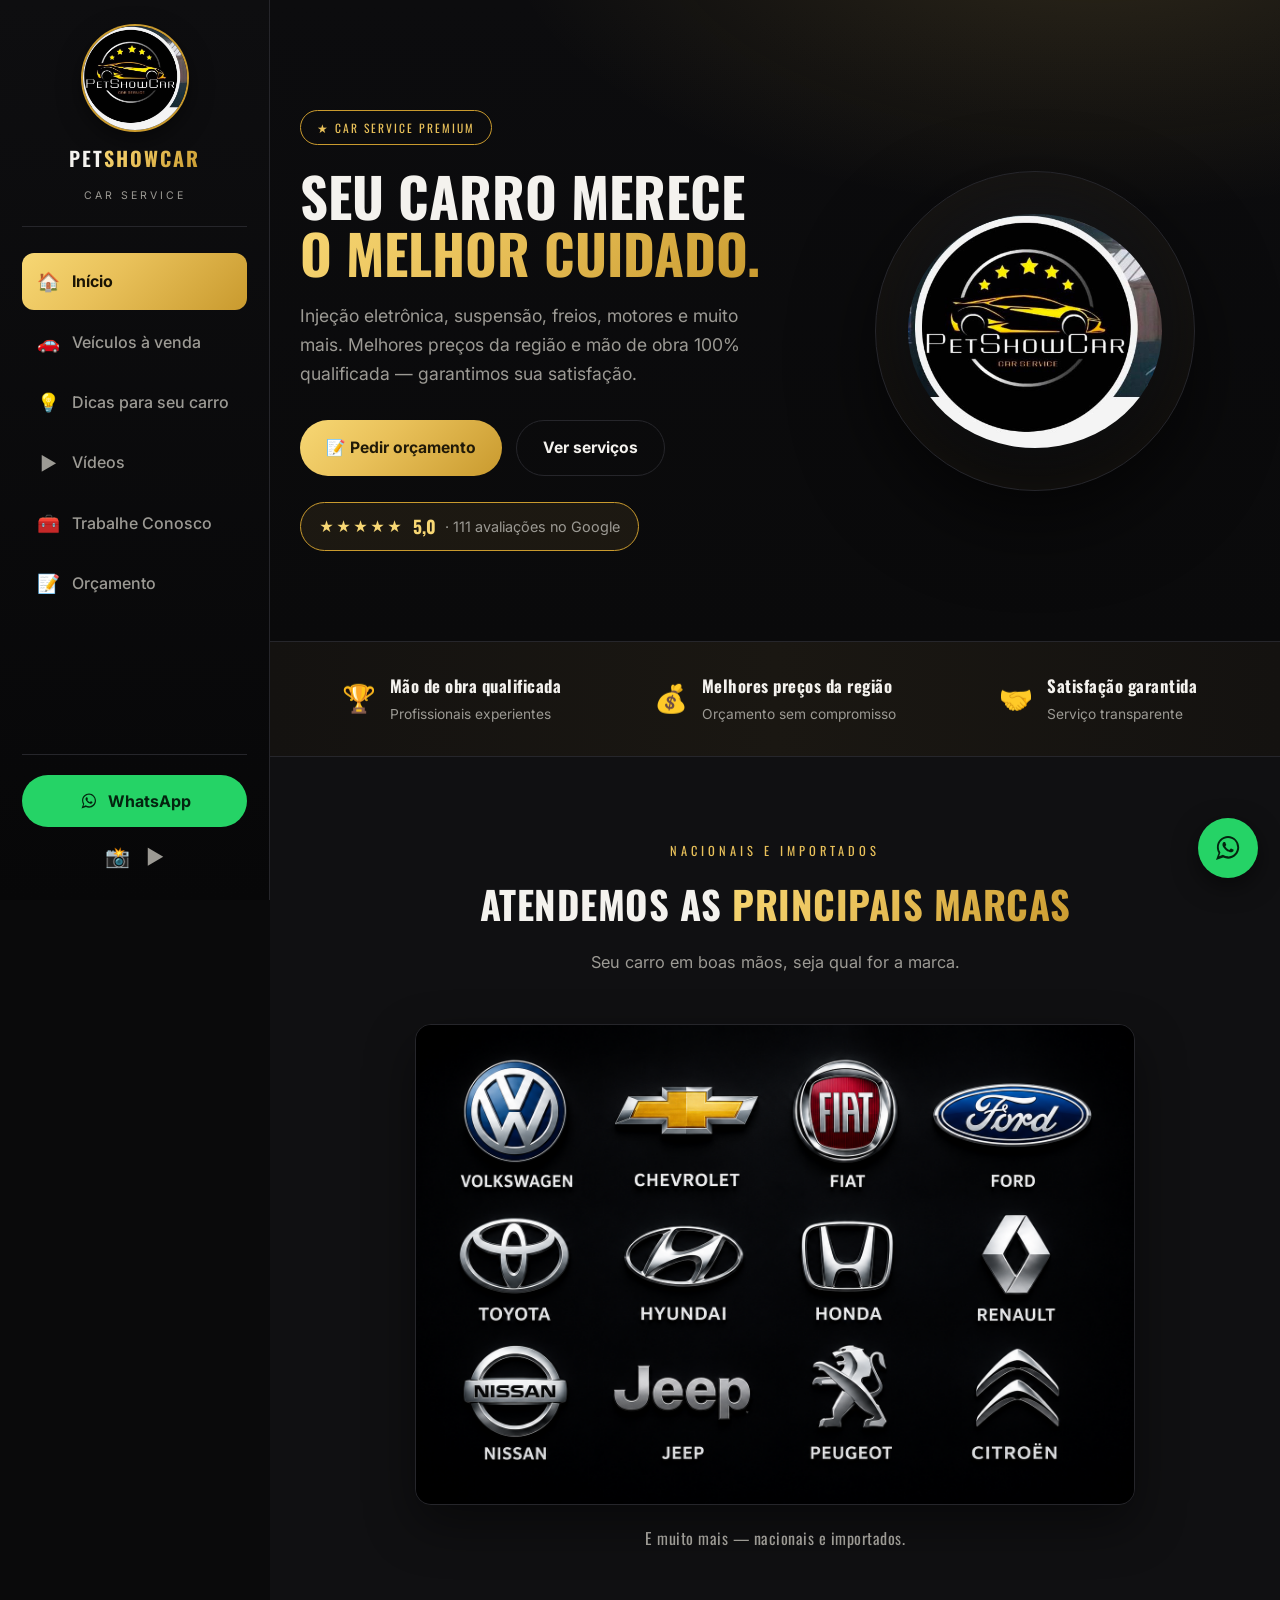
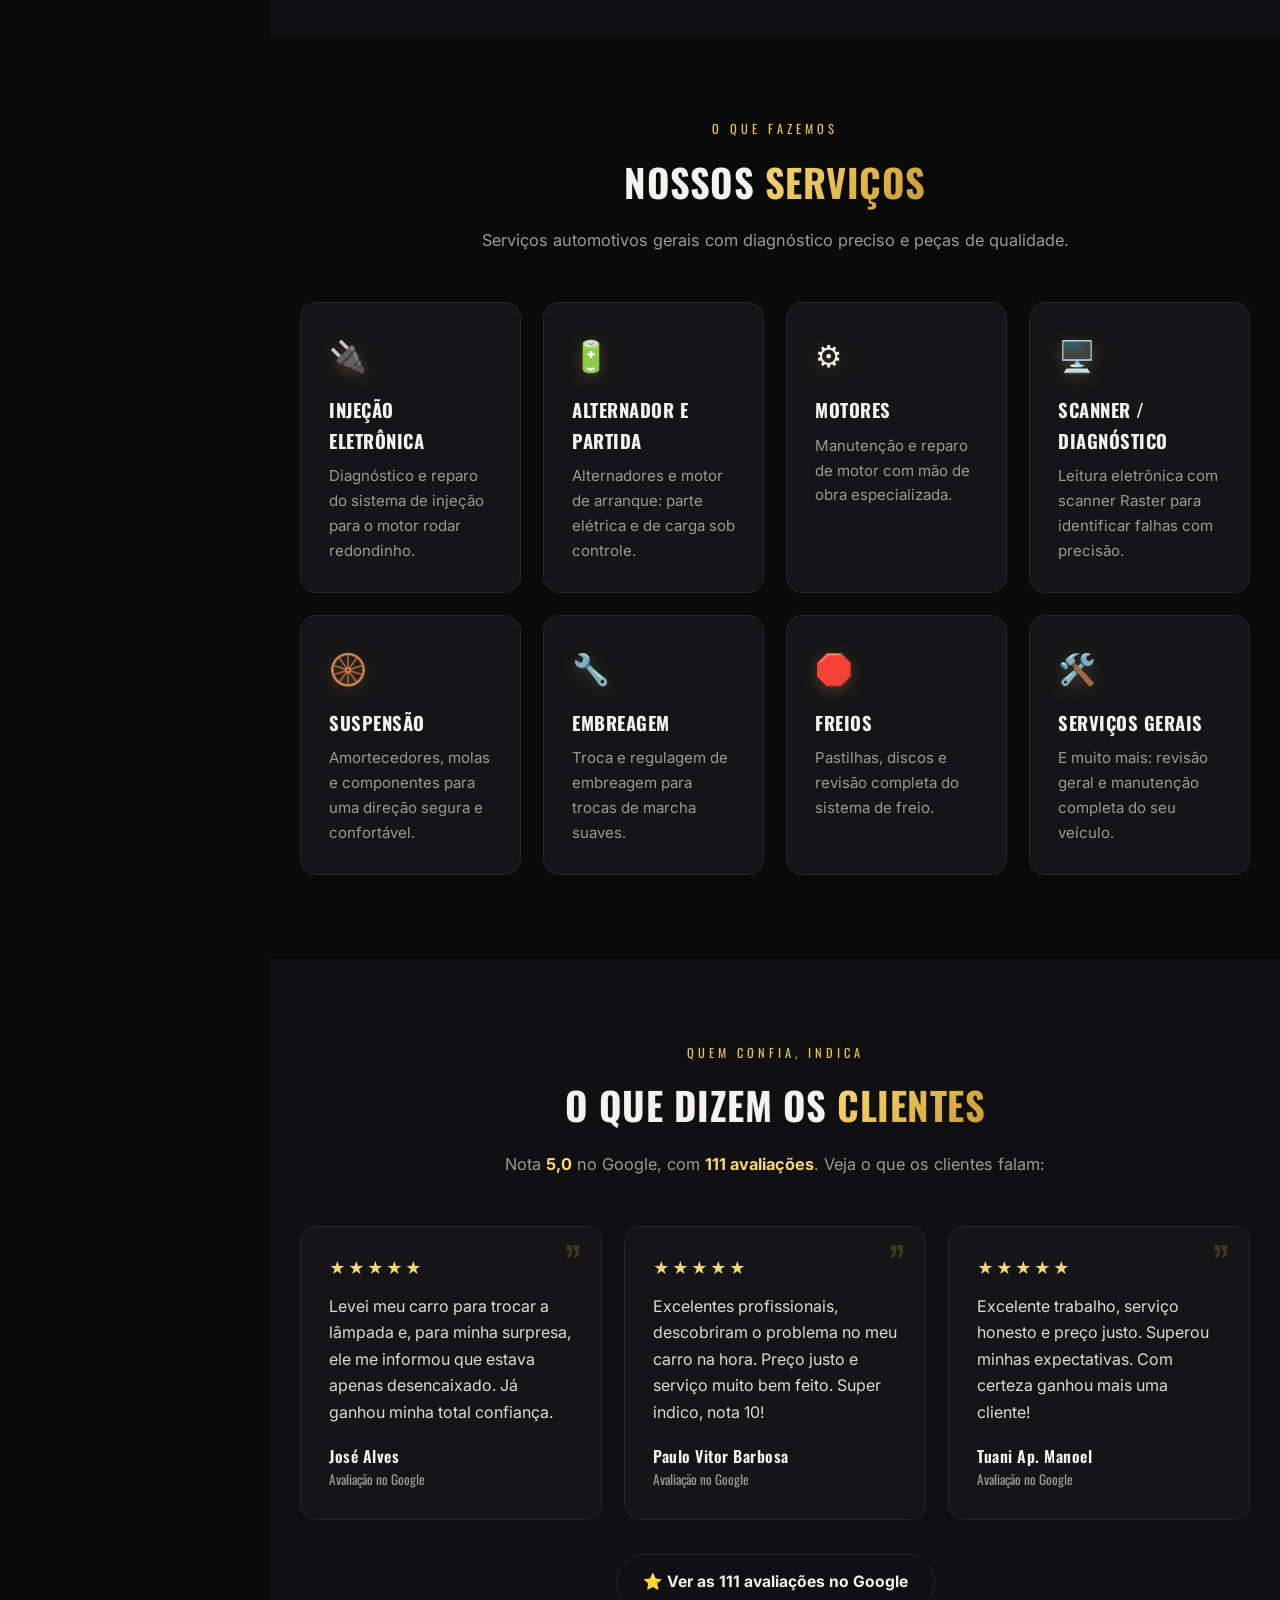
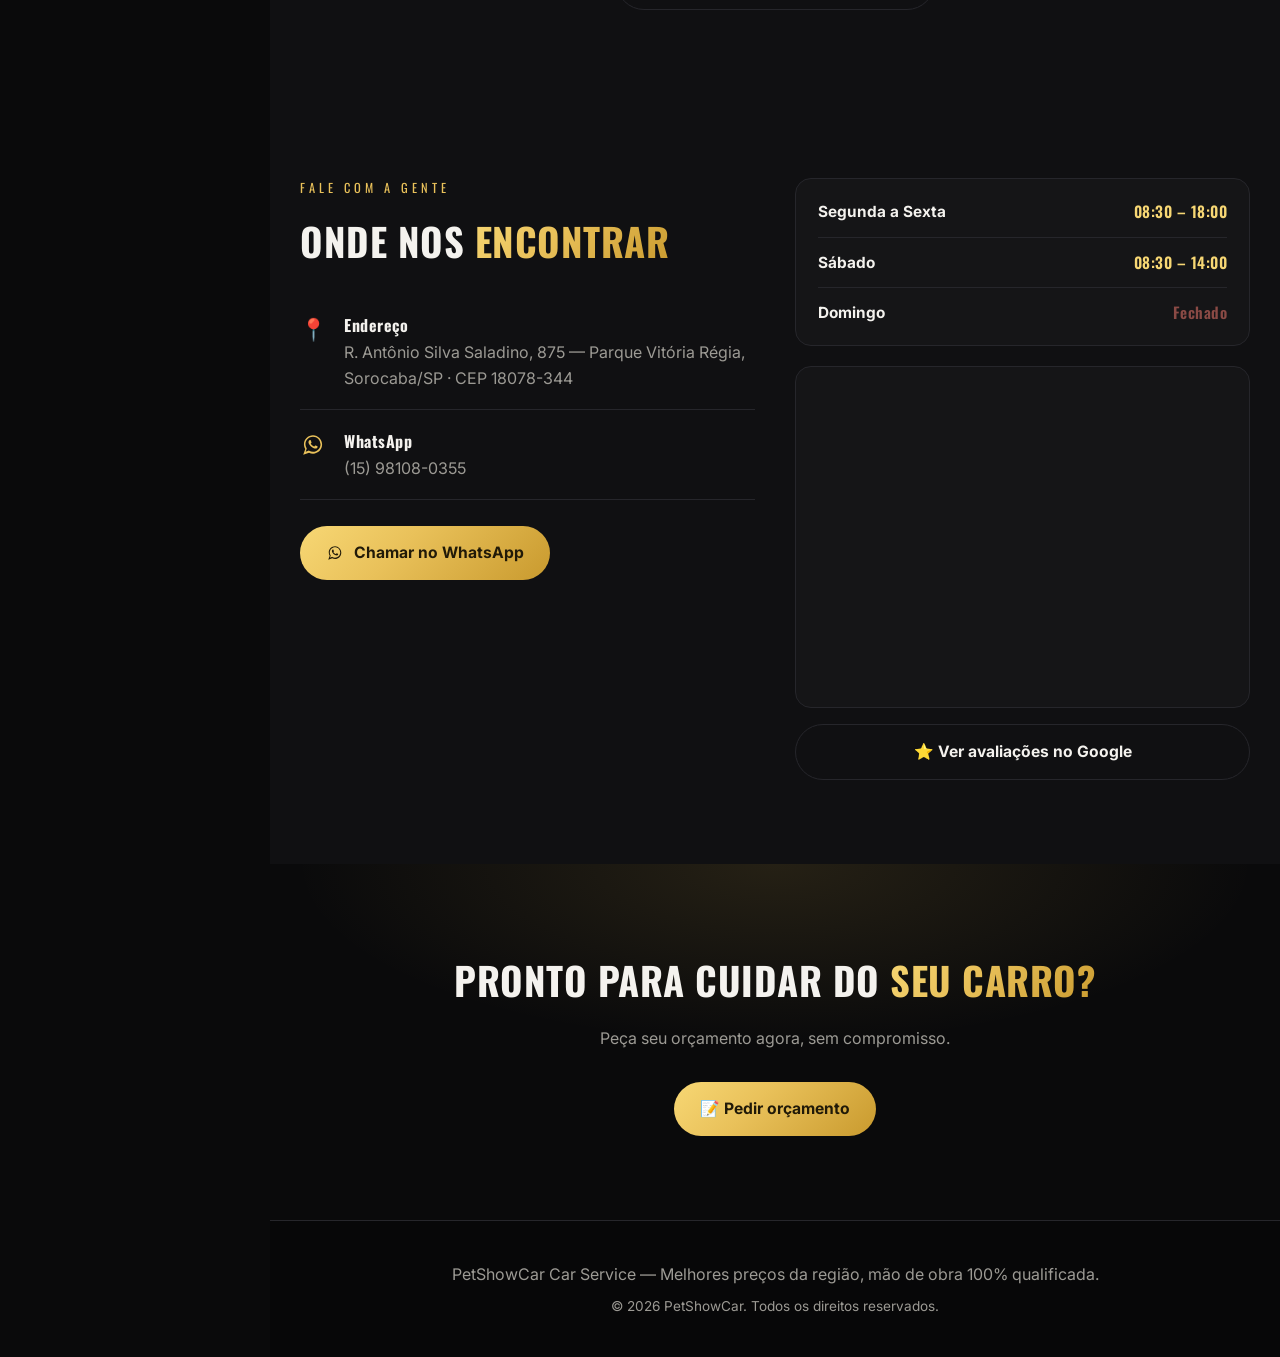
==== commit 55c4e1ab: "botão de whatzap modificando botão de whatzap , semelhança com wwp melhorada." ====
--- a/index.html
+++ b/index.html
@@ -29,7 +29,7 @@
     <a href="orcamento.html"><span class="ic">📝</span> Orçamento</a>
   </nav>
   <div class="side-foot">
-    <a class="side-wpp" data-wpp data-msg="Olá! Vim pelo site e quero um orçamento.">💬 WhatsApp</a>
+    <a class="side-wpp" data-wpp data-msg="Olá! Vim pelo site e quero um orçamento."><i class="wpp-ico"></i>WhatsApp</a>
     <div class="side-social">
       <a href="https://www.instagram.com/petshowcar/" target="_blank" title="Instagram">📸</a>
       <a href="https://www.youtube.com/channel/UCSHwjOTjkbg80PvMPB7cNIg" target="_blank" title="YouTube">▶️</a>
@@ -134,9 +134,9 @@
         <h2>Onde nos <span class="g">encontrar</span></h2>
         <ul class="info">
           <li><span class="ic">📍</span><div><b>Endereço</b><span>R. Antônio Silva Saladino, 875 — Parque Vitória Régia, Sorocaba/SP · CEP 18078-344</span></div></li>
-          <li><span class="ic">💬</span><div><b>WhatsApp</b><span>(15) 98108-0355</span></div></li>
+          <li><span class="ic"><i class="wpp-ico"></i></span><div><b>WhatsApp</b><span>(15) 98108-0355</span></div></li>
         </ul>
-        <a class="btn btn-gold" style="margin-top:26px" data-wpp data-msg="Olá! Quero agendar um serviço.">💬 Chamar no WhatsApp</a>
+        <a class="btn btn-gold" style="margin-top:26px" data-wpp data-msg="Olá! Quero agendar um serviço."><i class="wpp-ico"></i>Chamar no WhatsApp</a>
       </div>
       <div>
         <div class="hours">
@@ -169,7 +169,7 @@
 
 </main>
 
-<a class="float" data-wpp data-msg="Olá! Vim pelo site e quero um orçamento." aria-label="WhatsApp">💬</a>
+<a class="float" data-wpp data-msg="Olá! Vim pelo site e quero um orçamento." aria-label="WhatsApp"><i class="wpp-ico"></i></a>
 <script src="assets/site.js"></script>
 </body>
 </html>
--- a/assets/style.css
+++ b/assets/style.css
@@ -61,6 +61,9 @@
 .sub{text-align:center;color:var(--muted);max-width:640px;margin:14px auto 48px;font-size:1.02rem}
 
 .btn{display:inline-flex;align-items:center;gap:9px;font-weight:700;padding:14px 26px;border-radius:44px;transition:.25s;font-size:.98rem;border:0;cursor:pointer;font-family:'Inter',sans-serif}
+.wpp-ico{display:inline-block;width:1.2em;height:1.2em;vertical-align:-.2em;background-color:currentColor;-webkit-mask:url(whatsapp.svg) center/contain no-repeat;mask:url(whatsapp.svg) center/contain no-repeat}
+.float .wpp-ico{width:32px;height:32px}
+.side-wpp .wpp-ico{width:1.25em;height:1.25em}
 .btn-wpp{background:var(--wpp);color:#04240f}
 .btn-wpp:hover{transform:translateY(-2px);box-shadow:0 10px 26px rgba(37,211,102,.32)}
 .btn-gold{background:var(--gold-grad);color:#211a08}
